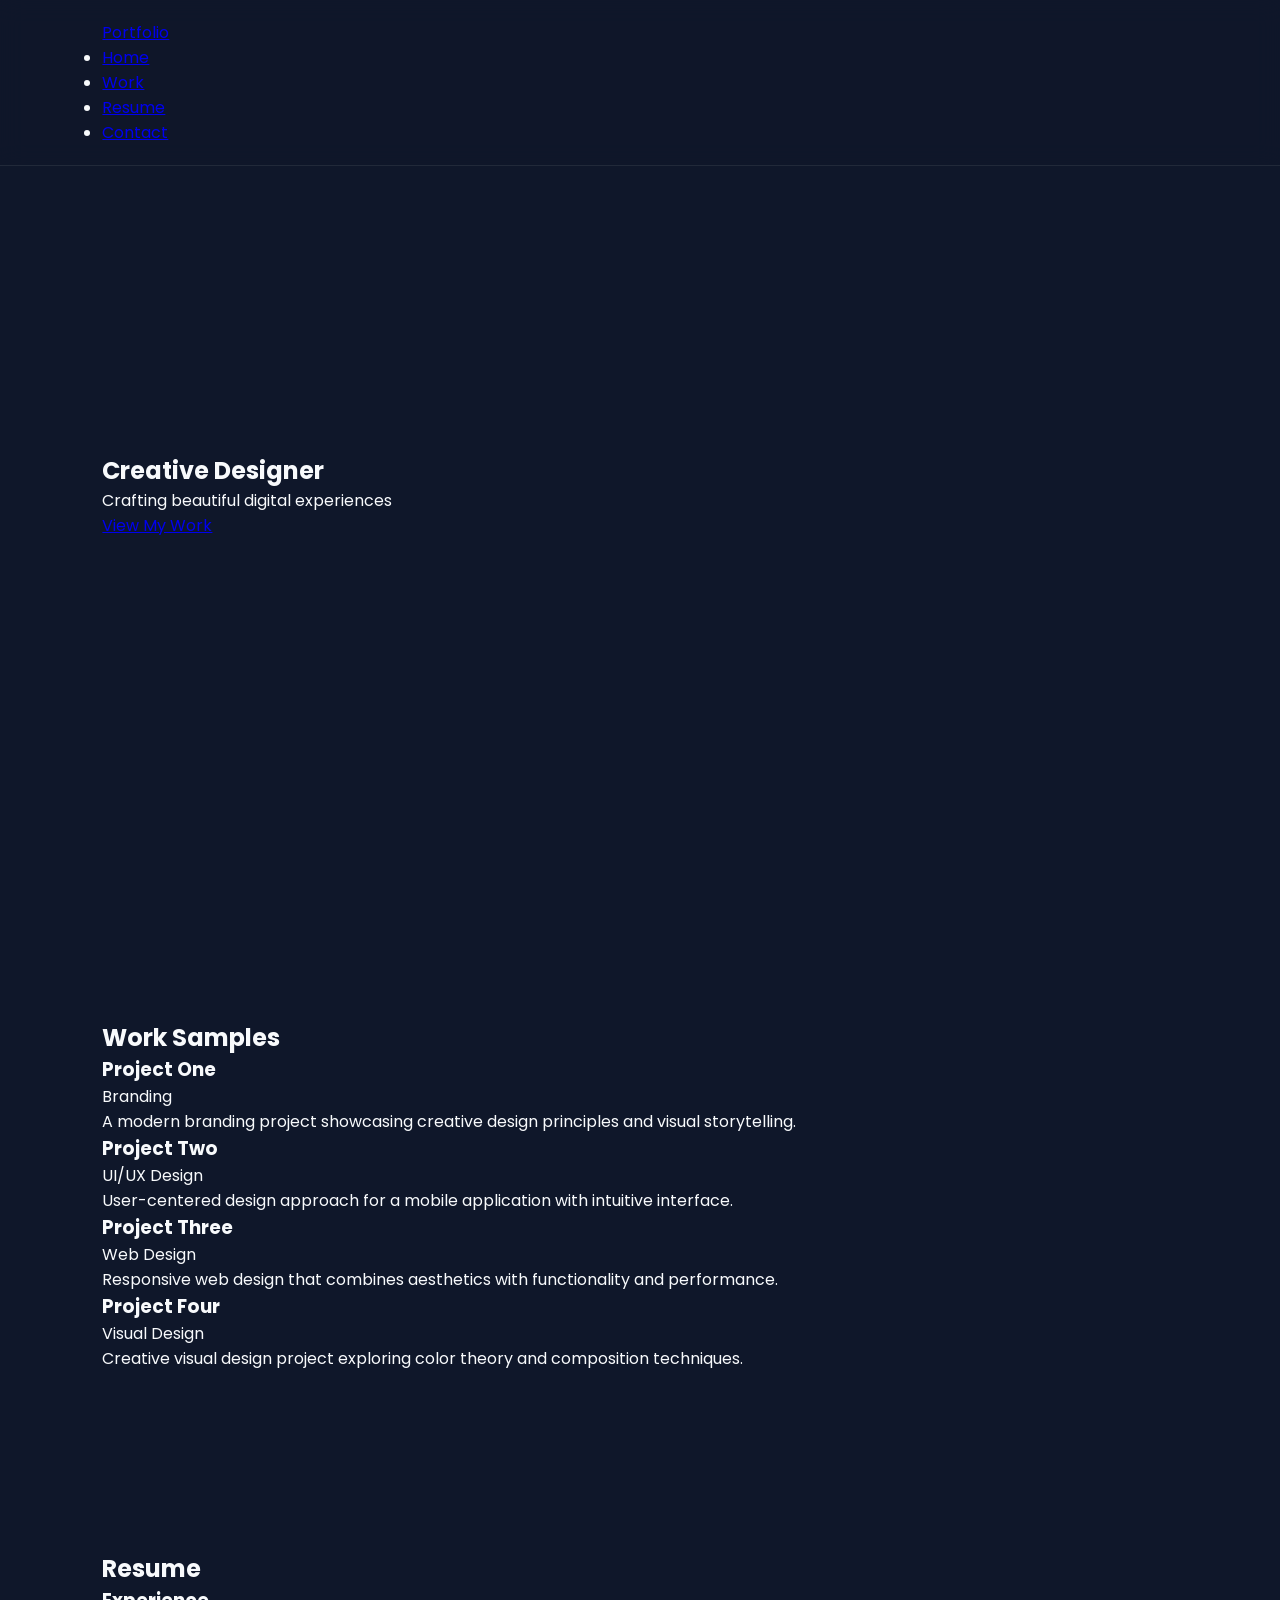
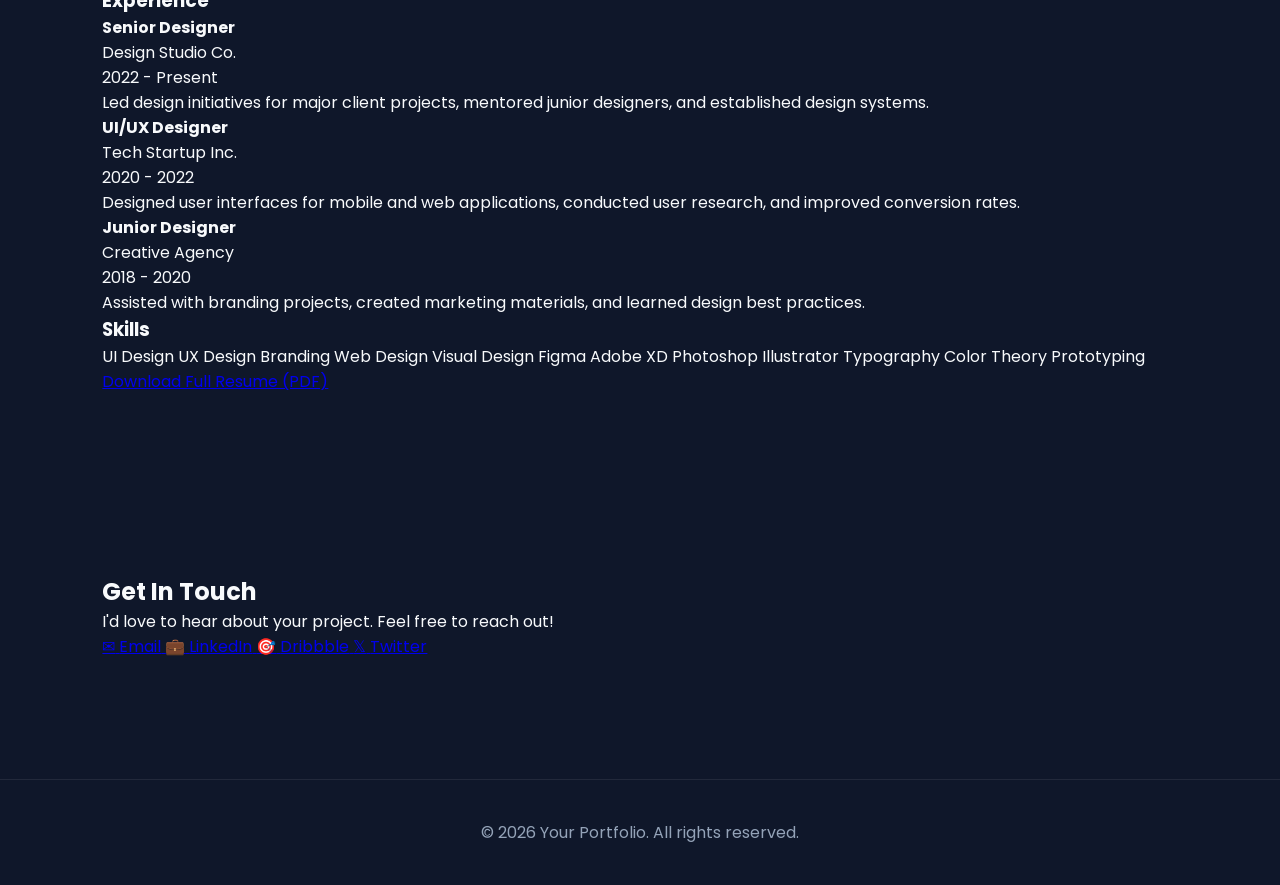
==== index.html @ 88819482 "first commit" ====
<!DOCTYPE html>
<html lang="en">
<head>
    <meta charset="UTF-8">
    <meta name="viewport" content="width=device-width, initial-scale=1.0">
    <title>Designer Portfolio</title>
    <link rel="stylesheet" href="styles.css">
</head>
<body>
    <!-- Navigation -->
    <nav class="navbar">
        <div class="nav-container">
            <a href="#home" class="logo">Portfolio</a>
            <ul class="nav-menu">
                <li><a href="#home" class="nav-link">Home</a></li>
                <li><a href="#work" class="nav-link">Work</a></li>
                <li><a href="#resume" class="nav-link">Resume</a></li>
                <li><a href="#contact" class="nav-link">Contact</a></li>
            </ul>
            <div class="hamburger">
                <span></span>
                <span></span>
                <span></span>
            </div>
        </div>
    </nav>

    <!-- Hero Section -->
    <section id="home" class="hero">
        <div class="hero-content">
            <h1 class="hero-title">Creative Designer</h1>
            <p class="hero-subtitle">Crafting beautiful digital experiences</p>
            <a href="#work" class="cta-button">View My Work</a>
        </div>
    </section>

    <!-- Work Samples Section -->
    <section id="work" class="work">
        <div class="container">
            <h2 class="section-title">Work Samples</h2>
            <div class="work-grid">
                <div class="work-item">
                    <div class="work-image-placeholder"></div>
                    <h3>Project One</h3>
                    <p class="work-category">Branding</p>
                    <p class="work-description">A modern branding project showcasing creative design principles and visual storytelling.</p>
                </div>
                <div class="work-item">
                    <div class="work-image-placeholder"></div>
                    <h3>Project Two</h3>
                    <p class="work-category">UI/UX Design</p>
                    <p class="work-description">User-centered design approach for a mobile application with intuitive interface.</p>
                </div>
                <div class="work-item">
                    <div class="work-image-placeholder"></div>
                    <h3>Project Three</h3>
                    <p class="work-category">Web Design</p>
                    <p class="work-description">Responsive web design that combines aesthetics with functionality and performance.</p>
                </div>
                <div class="work-item">
                    <div class="work-image-placeholder"></div>
                    <h3>Project Four</h3>
                    <p class="work-category">Visual Design</p>
                    <p class="work-description">Creative visual design project exploring color theory and composition techniques.</p>
                </div>
            </div>
        </div>
    </section>

    <!-- Resume Section -->
    <section id="resume" class="resume">
        <div class="container">
            <h2 class="section-title">Resume</h2>
            <div class="resume-content">
                <div class="resume-column">
                    <h3 class="resume-subtitle">Experience</h3>
                    <div class="resume-item">
                        <h4 class="position">Senior Designer</h4>
                        <p class="company">Design Studio Co.</p>
                        <p class="date">2022 - Present</p>
                        <p class="description">Led design initiatives for major client projects, mentored junior designers, and established design systems.</p>
                    </div>
                    <div class="resume-item">
                        <h4 class="position">UI/UX Designer</h4>
                        <p class="company">Tech Startup Inc.</p>
                        <p class="date">2020 - 2022</p>
                        <p class="description">Designed user interfaces for mobile and web applications, conducted user research, and improved conversion rates.</p>
                    </div>
                    <div class="resume-item">
                        <h4 class="position">Junior Designer</h4>
                        <p class="company">Creative Agency</p>
                        <p class="date">2018 - 2020</p>
                        <p class="description">Assisted with branding projects, created marketing materials, and learned design best practices.</p>
                    </div>
                </div>
                <div class="resume-column">
                    <h3 class="resume-subtitle">Skills</h3>
                    <div class="skills-list">
                        <span class="skill-tag">UI Design</span>
                        <span class="skill-tag">UX Design</span>
                        <span class="skill-tag">Branding</span>
                        <span class="skill-tag">Web Design</span>
                        <span class="skill-tag">Visual Design</span>
                        <span class="skill-tag">Figma</span>
                        <span class="skill-tag">Adobe XD</span>
                        <span class="skill-tag">Photoshop</span>
                        <span class="skill-tag">Illustrator</span>
                        <span class="skill-tag">Typography</span>
                        <span class="skill-tag">Color Theory</span>
                        <span class="skill-tag">Prototyping</span>
                    </div>
                </div>
            </div>
            <a href="#" class="download-resume">Download Full Resume (PDF)</a>
        </div>
    </section>

    <!-- Contact Section -->
    <section id="contact" class="contact">
        <div class="container">
            <h2 class="section-title">Get In Touch</h2>
            <p class="contact-intro">I'd love to hear about your project. Feel free to reach out!</p>
            <div class="contact-methods">
                <a href="mailto:your.email@example.com" class="contact-method">
                    <span class="method-icon">✉</span>
                    <span class="method-text">Email</span>
                </a>
                <a href="https://linkedin.com" target="_blank" class="contact-method">
                    <span class="method-icon">💼</span>
                    <span class="method-text">LinkedIn</span>
                </a>
                <a href="https://dribbble.com" target="_blank" class="contact-method">
                    <span class="method-icon">🎯</span>
                    <span class="method-text">Dribbble</span>
                </a>
                <a href="https://twitter.com" target="_blank" class="contact-method">
                    <span class="method-icon">𝕏</span>
                    <span class="method-text">Twitter</span>
                </a>
            </div>
        </div>
    </section>

    <!-- Footer -->
    <footer class="footer">
        <p>&copy; 2026 Your Portfolio. All rights reserved.</p>
    </footer>

    <script src="script.js"></script>
</body>
</html>
---- styles.css ----
﻿@import url('https://fonts.googleapis.com/css2?family=Poppins:wght@300;400;500;600;700&family=Syne:wght@400;700;800&display=swap');

:root {
  --bg-color: #0f172a;
  --text-main: #f8fafc;
  --text-muted: #94a3b8;
  --primary: #3b82f6;
  --primary-glow: rgba(59, 130, 246, 0.5);
  --secondary: #ec4899;
  --glass-bg: rgba(30, 41, 59, 0.6);
  --glass-border: rgba(255, 255, 255, 0.08);
  --font-heading: 'Syne', sans-serif;
  --font-body: 'Poppins', sans-serif;
}

* {
  margin: 0;
  padding: 0;
  box-sizing: border-box;
}

body {
  background-color: var(--bg-color);
  color: var(--text-main);
  font-family: var(--font-body);
  overflow-x: hidden;
  scroll-behavior: smooth;
   
}

/* Navbar */
nav {
  position: fixed;
  top: 0; width: 100%;
  padding: 20px 8%;
  display: flex;
  justify-content: space-between;
  align-items: center;
  z-index: 1000;
  background: rgba(15, 23, 42, 0.8);
  backdrop-filter: blur(12px);
  border-bottom: 1px solid var(--glass-border);
}
.nav-logo { font-family: var(--font-heading); font-size: 1.8rem; font-weight: 800; color: #fff; cursor: pointer; }
.nav-logo span { color: var(--primary); }
.nav-links { list-style: none; display: flex; gap: 35px; }
.nav-links a { color: var(--text-muted); text-decoration: none; font-weight: 500; font-size: 0.95rem; transition: color 0.3s;  }
.nav-links a:hover { color: var(--primary); }

/* Buttons */
.btn {
  padding: 12px 28px; border-radius: 30px; text-decoration: none; font-weight: 600;
  display: inline-flex; align-items: center; justify-content: center; gap: 8px;
  transition: all 0.3s ease; position: relative; overflow: hidden; font-family: var(--font-body);
  
}
.btn-primary { background: linear-gradient(135deg, var(--primary), #2563eb); color: #fff; border: none; box-shadow: 0 4px 15px var(--primary-glow); }
.btn-primary:hover { transform: translateY(-3px) scale(1.02); box-shadow: 0 8px 25px var(--primary-glow); }
.btn-outline { border: 1px solid var(--text-muted); color: var(--text-muted); background: transparent; }
.btn-outline:hover { border-color: var(--text-main); color: var(--text-main); transform: translateY(-3px); }

/* Global Section Styling */
section { padding: 120px 8% 60px; }
.section-header { text-align: center; margin-bottom: 60px; }
.section-tag { font-size: 0.85rem; text-transform: uppercase; letter-spacing: 3px; color: var(--primary); font-weight: 600; display: block; margin-bottom: 10px; }
.section-header h2 { font-family: var(--font-heading); font-size: 3rem; font-weight: 700; color: #fff; }
.highlight { color: var(--primary); }

/* Hero Section */
.hero { display: flex; align-items: center; justify-content: space-between; min-height: 100vh; position: relative; padding-top: 150px; }
.hero-bg { position: absolute; inset: 0; z-index: -1; overflow: hidden; }
.blob { position: absolute; border-radius: 50%; filter: blur(90px); animation: pulseFloat 8s infinite alternate ease-in-out; }
.blob1 { top: 10%; left: 10%; width: 400px; height: 400px; background: rgba(59, 130, 246, 0.25); }
.blob2 { bottom: 10%; right: 10%; width: 350px; height: 350px; background: rgba(236, 72, 153, 0.2); animation-delay: -4s; }

@keyframes pulseFloat {
  0% { transform: scale(1) translate(0, 0); }
  100% { transform: scale(1.1) translate(30px, -30px); }
}

.hero-content { max-width: 600px; z-index: 1; }
.hero-greeting { font-size: 1.2rem; color: var(--primary); font-weight: 600; margin-bottom: 10px; animation: slideUp 0.8s backwards; }
.hero-name { font-family: var(--font-heading); font-size: 4.5rem; font-weight: 800; line-height: 1.1; margin-bottom: 20px; animation: slideUp 0.8s 0.2s backwards; background: linear-gradient(to right, #fff, #94a3b8); -webkit-background-clip: text; -webkit-text-fill-color: transparent; }
.hero-roles { display: flex; gap: 15px; margin-bottom: 25px; animation: slideUp 0.8s 0.4s backwards; }
.role-tag { background: var(--glass-bg); border: 1px solid var(--glass-border); padding: 6px 16px; border-radius: 20px; font-size: 0.9rem; font-weight: 500; color: #fff; backdrop-filter: blur(10px); }
.hero-desc { font-size: 1.1rem; color: var(--text-muted); margin-bottom: 40px; animation: slideUp 0.8s 0.6s backwards; }
.hero-btns { display: flex; gap: 20px; margin-bottom: 50px; animation: slideUp 0.8s 0.8s backwards; }
.hero-stats { display: flex; gap: 40px; animation: slideUp 0.8s 1s backwards; align-items: center; }
.stat { display: flex; flex-direction: column; text-align: center; }
.stat-num { font-family: var(--font-heading); font-size: 2.2rem; font-weight: 700; color: #fff; }
.stat-label { font-size: 0.9rem; color: var(--text-muted); text-transform: uppercase; letter-spacing: 1px; }

.hero-image-wrap { position: relative; animation: fadeIn 1.2s 0.5s backwards; }
.hero-avatar { width: 380px; height: 380px; border-radius: 30% 70% 70% 30% / 30% 30% 70% 70%; background: linear-gradient(135deg, var(--primary), var(--secondary)); display: flex; align-items: center; justify-content: center; box-shadow: inset 0 0 50px rgba(0,0,0,0.5), 0 20px 50px rgba(59, 130, 246, 0.3); animation: morphBlob 8s infinite alternate ease-in-out; font-family: var(--font-heading); font-size: 6rem; font-weight: 800; color: rgba(255,255,255,0.8); }
.float-badge { position: absolute; background: var(--glass-bg); backdrop-filter: blur(10px); border: 1px solid var(--glass-border); padding: 12px 20px; border-radius: 12px; font-weight: 600; box-shadow: 0 10px 25px rgba(0,0,0,0.2); animation: floatSync 4s infinite alternate ease-in-out; }
.badge1 { top: 20px; left: -30px; animation-delay: 0s; }
.badge2 { top: 50%; right: -40px; animation-delay: 1s; }
.badge3 { bottom: 30px; left: 10px; animation-delay: 2s; }

@keyframes morphBlob {
  0% { border-radius: 30% 70% 70% 30% / 30% 30% 70% 70%; }
  100% { border-radius: 70% 30% 30% 70% / 70% 70% 30% 30%; }
}
@keyframes floatSync { from { transform: translateY(0); } to { transform: translateY(-15px); } }
@keyframes slideUp { from { opacity: 0; transform: translateY(40px); } to { opacity: 1; transform: translateY(0); } }
@keyframes fadeIn { from { opacity: 0; transform: scale(0.9); } to { opacity: 1; transform: scale(1); } }

/* About Section */
.about-grid { display: grid; grid-template-columns: 1fr 2fr 1fr; gap: 30px; align-items: center; }
.about-card { background: var(--glass-bg); border: 1px solid var(--glass-border); padding: 35px 25px; border-radius: 24px; text-align: center; transition: all 0.4s ease; cursor: default; }
.about-card:hover { transform: translateY(-10px); background: rgba(30, 41, 59, 0.8); border-color: rgba(255,255,255,0.15); box-shadow: 0 15px 35px rgba(0,0,0,0.2); }
.about-emoji { font-size: 3.5rem; margin-bottom: 20px; }
.about-card h3 { font-family: var(--font-heading); font-size: 1.5rem; margin-bottom: 15px; color: #fff; }
.about-card p { font-size: 0.95rem; color: var(--text-muted); }
.about-main { text-align: center; font-size: 1.15rem; color: var(--text-muted); padding: 0 20px; }
.about-main p { margin-bottom: 25px; }
.about-main strong { color: var(--text-main); font-weight: 600; }

/* Skills Section */
.skills-grid { display: grid; grid-template-columns: repeat(auto-fit, minmax(280px, 1fr)); gap: 30px; }
.skill-card { background: var(--glass-bg); border: 1px solid var(--glass-border); border-radius: 20px; padding: 30px; position: relative; overflow: hidden; transition: all 0.4s; }
.skill-card:hover { transform: translateY(-8px); border-color: currentColor; box-shadow: 0 15px 30px rgba(0, 0, 0, 0.4); }
.skill-icon { font-size: 2.8rem; margin-bottom: 20px; position: relative; z-index: 1; }
.skill-card h3 { font-family: var(--font-heading); font-size: 1.4rem; color: #fff; margin-bottom: 25px; position: relative; z-index: 1; }
.skill-bar { height: 10px; background: rgba(255,255,255,0.05); border-radius: 5px; overflow: hidden; position: relative; z-index: 1; }
.skill-fill { height: 100%; background: currentColor; width: 0; border-radius: 5px; box-shadow: 0 0 10px currentColor; position: relative; transition: width 1.5s cubic-bezier(0.2, 0.8, 0.2, 1); }
.skill-pct { position: absolute; top: 30px; right: 30px; font-weight: 700; font-size: 1.2rem; color: currentColor; z-index: 1; }

/* Projects Section */
.projects-grid { display: grid; grid-template-columns: repeat(auto-fit, minmax(320px, 1fr)); gap: 40px; }
.project-card { background: var(--glass-bg); border: 1px solid var(--glass-border); padding: 40px; border-radius: 24px; position: relative; transition: all 0.4s ease; overflow: hidden; cursor: pointer; }
.project-card:hover { transform: translateY(-10px); box-shadow: 0 20px 40px rgba(0,0,0,0.3); border-color: rgba(255,255,255,0.15); }
.project-glow { position: absolute; top: 0; left: 0; width: 100%; height: 100%; background: radial-gradient(circle at top right, currentColor 0%, transparent 60%); opacity: 0.05; pointer-events: none; transition: opacity 0.4s; }
.project-card:hover .project-glow { opacity: 0.15; }
.project-top { display: flex; justify-content: space-between; align-items: center; margin-bottom: 30px; position: relative; z-index: 1; }
.project-num { font-family: var(--font-heading); font-size: 2.5rem; font-weight: 800; color: rgba(255,255,255,0.1); }
.project-links { display: flex; gap: 15px;  }
.project-links a { color: var(--text-muted); font-size: 1.5rem; text-decoration: none; transition: all 0.3s; display: flex; align-items: center; justify-content: center; width: 40px; height: 40px; border-radius: 50%; background: rgba(0,0,0,0.2); }
.project-links a:hover { color: #fff; background: currentColor; transform: scale(1.1); box-shadow: 0 5px 15px currentColor; }
.project-card h3 { font-family: var(--font-heading); font-size: 1.8rem; color: #fff; margin-bottom: 15px; position: relative; z-index: 1; }
.project-card p { font-size: 1rem; color: var(--text-muted); margin-bottom: 30px; position: relative; z-index: 1; }
.project-tags { display: flex; flex-wrap: wrap; gap: 10px; position: relative; z-index: 1; }
.project-tags span { background: rgba(0,0,0,0.3); padding: 6px 14px; border-radius: 20px; font-size: 0.85rem; font-weight: 500; color: currentColor; border: 1px solid rgba(255,255,255,0.05); }

/* Contact Section */
.contact-wrap { display: grid; grid-template-columns: 1fr 1fr; gap: 50px; background: var(--glass-bg); border: 1px solid var(--glass-border); padding: 50px; border-radius: 30px; }
.contact-info h3 { font-family: var(--font-heading); font-size: 2rem; color: #fff; margin-bottom: 20px; }
.contact-info p { color: var(--text-muted); margin-bottom: 40px; font-size: 1.1rem; }
.contact-items { display: flex; flex-direction: column; gap: 25px; margin-bottom: 40px; }
.contact-item { display: flex; align-items: flex-start; gap: 20px; }
.c-icon { font-size: 1.8rem; background: rgba(255,255,255,0.05); width: 60px; height: 60px; display: flex; align-items: center; justify-content: center; border-radius: 15px; }
.contact-item div strong { display: block; color: #fff; font-size: 1.1rem; margin-bottom: 5px; }
.contact-item div p { margin: 0; font-size: 1rem; }
.social-links { display: flex; gap: 15px; }
.social-btn { padding: 10px 20px; background: rgba(0,0,0,0.2); border-radius: 20px; text-decoration: none; color: #fff; font-weight: 500; font-size: 0.9rem; transition: 0.3s; border: 1px solid rgba(255,255,255,0.05); }
.social-btn:hover { background: var(--primary); transform: translateY(-3px); box-shadow: 0 5px 15px rgba(59, 130, 246, 0.4); }

.contact-form { display: flex; flex-direction: column; gap: 20px; }
.form-group label { display: block; margin-bottom: 8px; font-weight: 500; color: var(--text-muted); }
.form-group input, .form-group textarea { width: 100%; padding: 16px; border-radius: 12px; border: 1px solid rgba(255,255,255,0.1); background: rgba(0,0,0,0.2); color: #fff; font-family: var(--font-body); font-size: 1rem; transition: 0.3s; }
.form-group input:focus, .form-group textarea:focus { outline: none; border-color: var(--primary); box-shadow: 0 0 0 4px rgba(59, 130, 246, 0.1); background: rgba(0,0,0,0.4); }

footer { text-align: center; padding: 40px; border-top: 1px solid var(--glass-border); margin-top: 60px; color: var(--text-muted); }
footer span { color: var(--primary); font-weight: 600; }

/* Responsive adjustments */
@media (max-width: 992px) {
  .hero { flex-direction: column; text-align: center; justify-content: center; gap: 60px; }
  .hero-content { margin-top: 50px; }
  .hero-stats { justify-content: center; }
  .hero-btns { justify-content: center; }
  .about-grid { grid-template-columns: 1fr; }
  .about-main { order: -1; }
  .contact-wrap { grid-template-columns: 1fr; }
  .nav-links { display: none; }
  .hamburger { display: flex; }
}

.reveal { opacity: 0; transform: translateY(50px); transition: all 0.8s cubic-bezier(0.5, 0, 0, 1); }
.reveal.active { opacity: 1; transform: translateY(0); }
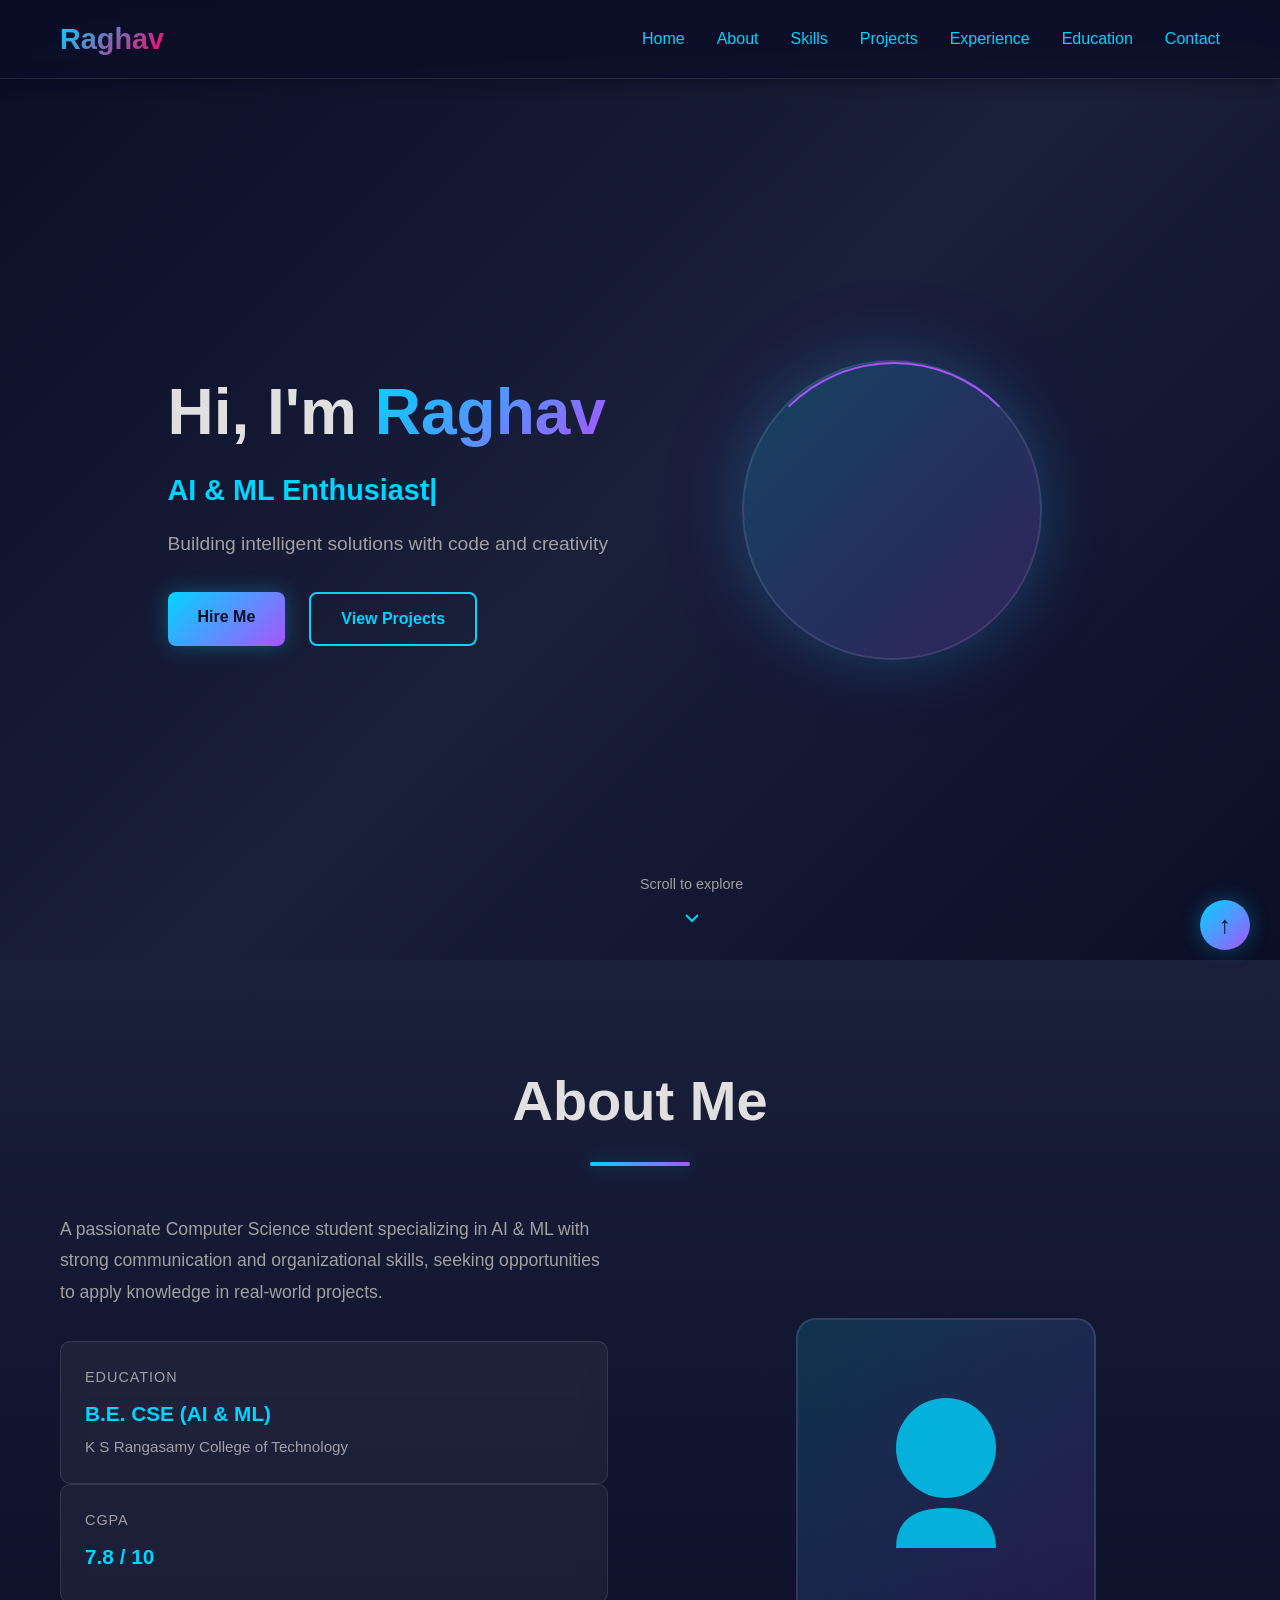
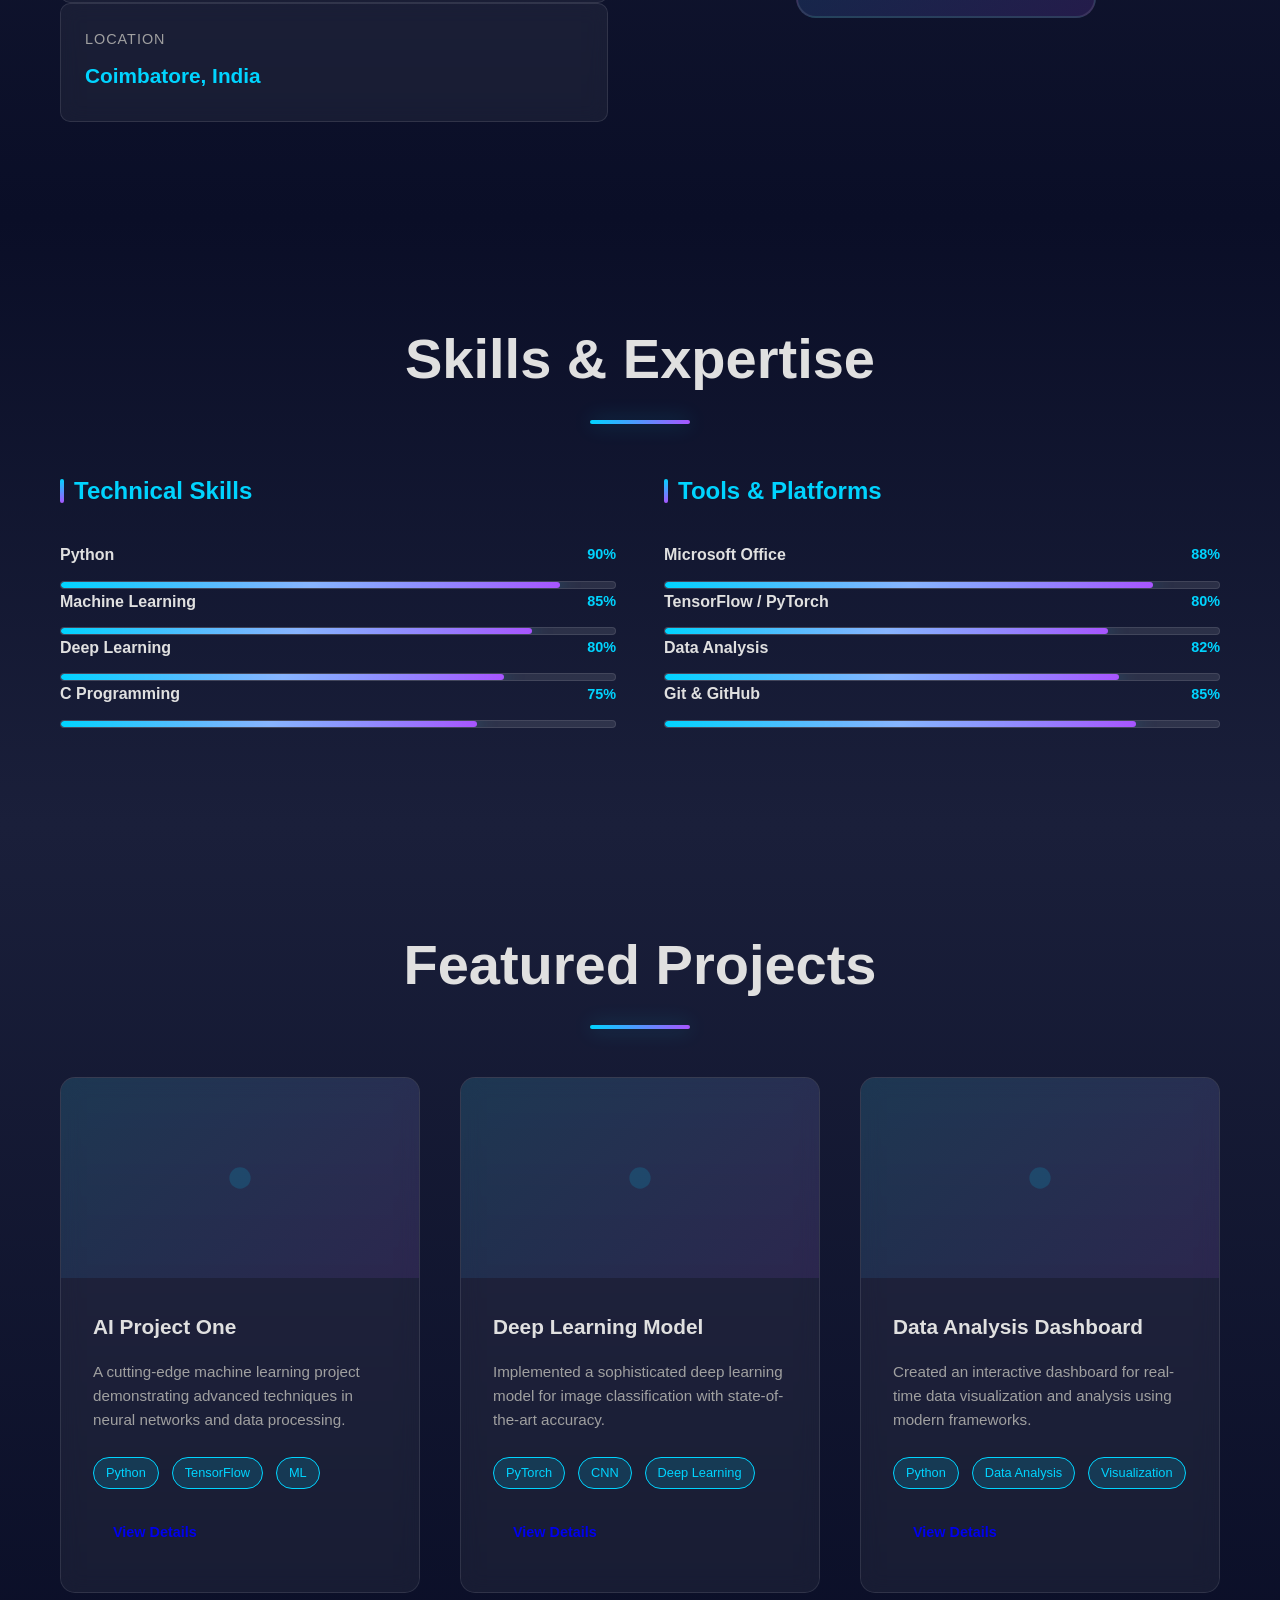
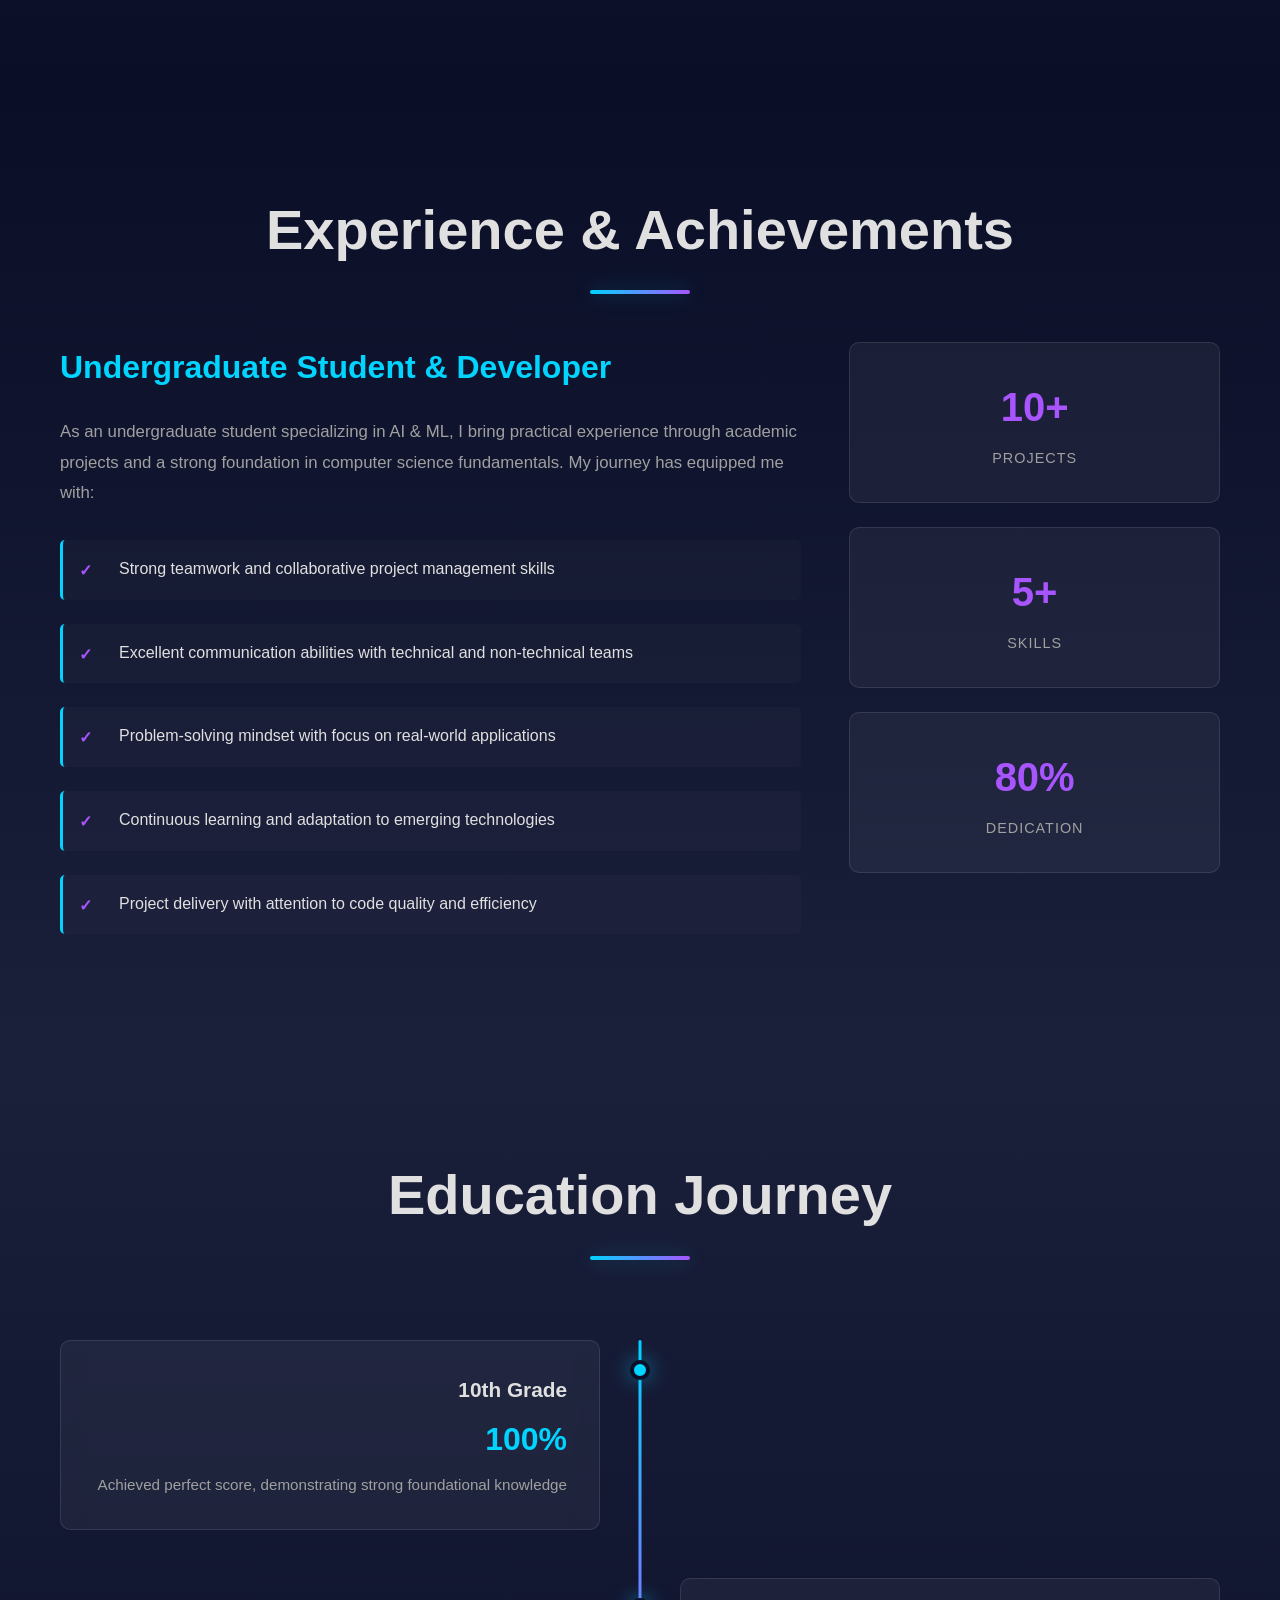
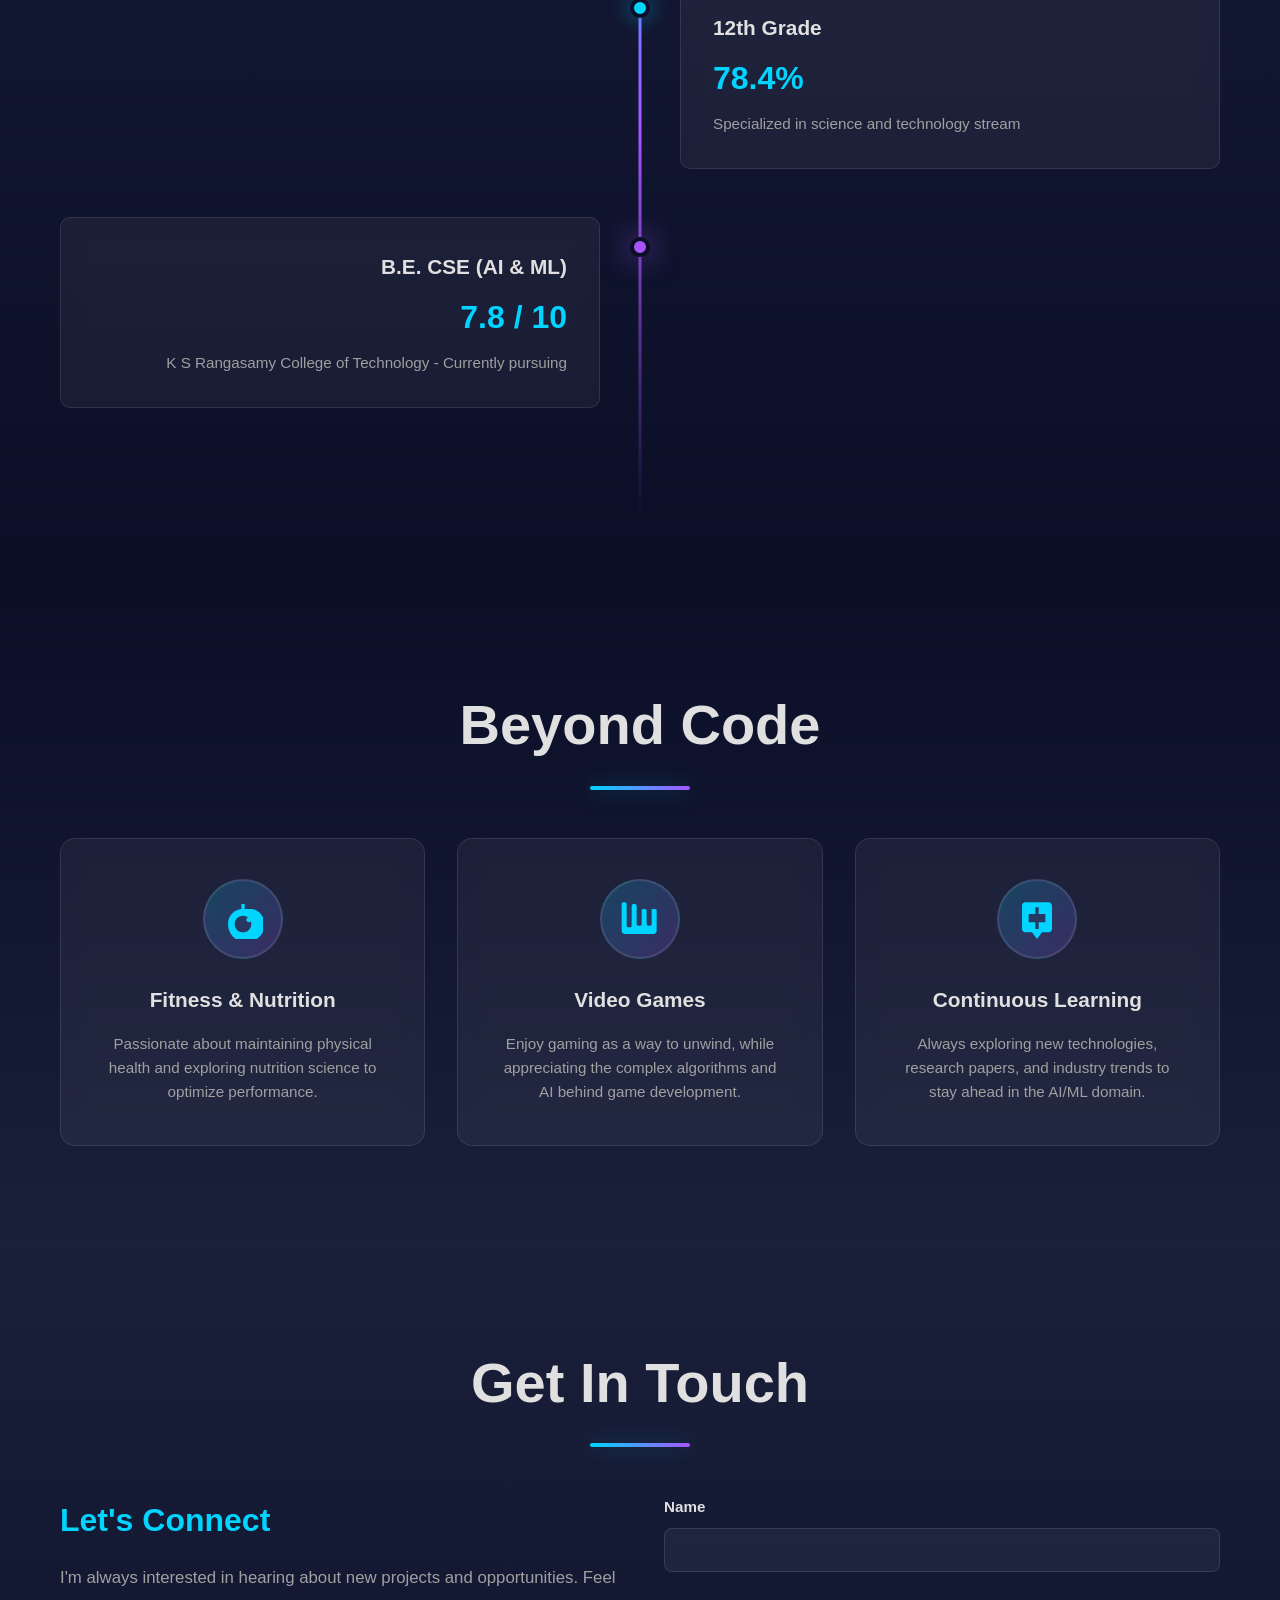
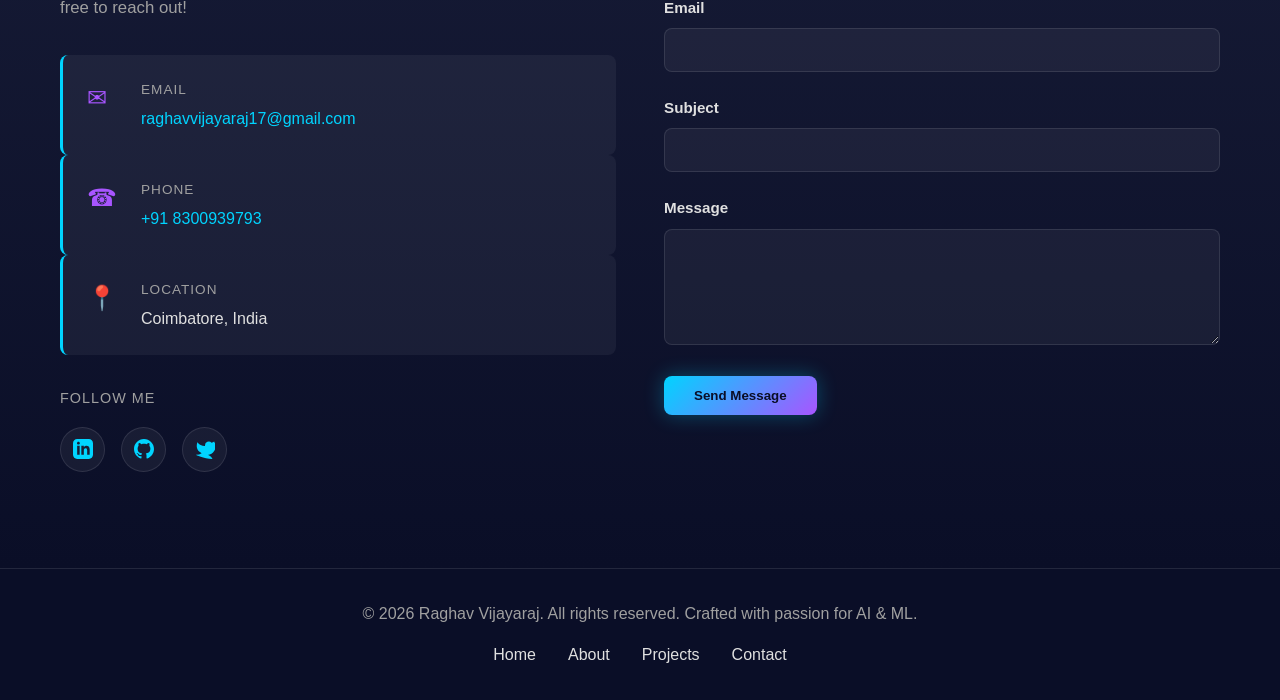
==== commit feac32d5: "Create modern AI/ML portfolio website with stunning design and animations - Design: Modern dark them" ====
--- a/index.html
+++ b/index.html
@@ -3,18 +3,26 @@
 <head>
     <meta charset="UTF-8">
     <meta name="viewport" content="width=device-width, initial-scale=1.0">
-    <title>Designer Portfolio</title>
+    <meta name="description" content="Raghav - AI & ML Enthusiast. Computer Science student specializing in Artificial Intelligence and Machine Learning.">
+    <meta name="keywords" content="AI, Machine Learning, Portfolio, Computer Science, Python, Deep Learning">
+    <meta name="author" content="Raghav Vijayaraj">
+    <title>Raghav Vijayaraj - AI & ML Portfolio</title>
     <link rel="stylesheet" href="styles.css">
 </head>
 <body>
-    <!-- Navigation -->
+    <!-- Navigation Bar -->
     <nav class="navbar">
-        <div class="nav-container">
-            <a href="#home" class="logo">Portfolio</a>
+        <div class="container navbar-container">
+            <div class="logo">
+                <span class="logo-text">Raghav</span>
+            </div>
             <ul class="nav-menu">
                 <li><a href="#home" class="nav-link">Home</a></li>
-                <li><a href="#work" class="nav-link">Work</a></li>
-                <li><a href="#resume" class="nav-link">Resume</a></li>
+                <li><a href="#about" class="nav-link">About</a></li>
+                <li><a href="#skills" class="nav-link">Skills</a></li>
+                <li><a href="#projects" class="nav-link">Projects</a></li>
+                <li><a href="#experience" class="nav-link">Experience</a></li>
+                <li><a href="#timeline" class="nav-link">Education</a></li>
                 <li><a href="#contact" class="nav-link">Contact</a></li>
             </ul>
             <div class="hamburger">
@@ -27,91 +35,364 @@
 
     <!-- Hero Section -->
     <section id="home" class="hero">
-        <div class="hero-content">
-            <h1 class="hero-title">Creative Designer</h1>
-            <p class="hero-subtitle">Crafting beautiful digital experiences</p>
-            <a href="#work" class="cta-button">View My Work</a>
-        </div>
-    </section>
-
-    <!-- Work Samples Section -->
-    <section id="work" class="work">
-        <div class="container">
-            <h2 class="section-title">Work Samples</h2>
-            <div class="work-grid">
-                <div class="work-item">
-                    <div class="work-image-placeholder"></div>
-                    <h3>Project One</h3>
-                    <p class="work-category">Branding</p>
-                    <p class="work-description">A modern branding project showcasing creative design principles and visual storytelling.</p>
-                </div>
-                <div class="work-item">
-                    <div class="work-image-placeholder"></div>
-                    <h3>Project Two</h3>
-                    <p class="work-category">UI/UX Design</p>
-                    <p class="work-description">User-centered design approach for a mobile application with intuitive interface.</p>
-                </div>
-                <div class="work-item">
-                    <div class="work-image-placeholder"></div>
-                    <h3>Project Three</h3>
-                    <p class="work-category">Web Design</p>
-                    <p class="work-description">Responsive web design that combines aesthetics with functionality and performance.</p>
-                </div>
-                <div class="work-item">
-                    <div class="work-image-placeholder"></div>
-                    <h3>Project Four</h3>
-                    <p class="work-category">Visual Design</p>
-                    <p class="work-description">Creative visual design project exploring color theory and composition techniques.</p>
-                </div>
-            </div>
-        </div>
-    </section>
-
-    <!-- Resume Section -->
-    <section id="resume" class="resume">
-        <div class="container">
-            <h2 class="section-title">Resume</h2>
-            <div class="resume-content">
-                <div class="resume-column">
-                    <h3 class="resume-subtitle">Experience</h3>
-                    <div class="resume-item">
-                        <h4 class="position">Senior Designer</h4>
-                        <p class="company">Design Studio Co.</p>
-                        <p class="date">2022 - Present</p>
-                        <p class="description">Led design initiatives for major client projects, mentored junior designers, and established design systems.</p>
-                    </div>
-                    <div class="resume-item">
-                        <h4 class="position">UI/UX Designer</h4>
-                        <p class="company">Tech Startup Inc.</p>
-                        <p class="date">2020 - 2022</p>
-                        <p class="description">Designed user interfaces for mobile and web applications, conducted user research, and improved conversion rates.</p>
-                    </div>
-                    <div class="resume-item">
-                        <h4 class="position">Junior Designer</h4>
-                        <p class="company">Creative Agency</p>
-                        <p class="date">2018 - 2020</p>
-                        <p class="description">Assisted with branding projects, created marketing materials, and learned design best practices.</p>
-                    </div>
-                </div>
-                <div class="resume-column">
-                    <h3 class="resume-subtitle">Skills</h3>
-                    <div class="skills-list">
-                        <span class="skill-tag">UI Design</span>
-                        <span class="skill-tag">UX Design</span>
-                        <span class="skill-tag">Branding</span>
-                        <span class="skill-tag">Web Design</span>
-                        <span class="skill-tag">Visual Design</span>
-                        <span class="skill-tag">Figma</span>
-                        <span class="skill-tag">Adobe XD</span>
-                        <span class="skill-tag">Photoshop</span>
-                        <span class="skill-tag">Illustrator</span>
-                        <span class="skill-tag">Typography</span>
-                        <span class="skill-tag">Color Theory</span>
-                        <span class="skill-tag">Prototyping</span>
-                    </div>
-                </div>
-            </div>
-            <a href="#" class="download-resume">Download Full Resume (PDF)</a>
+        <div class="stars"></div>
+        <div class="container hero-content">
+            <div class="hero-text">
+                <h1 class="hero-title">
+                    Hi, I'm <span class="gradient-text">Raghav</span>
+                </h1>
+                <h2 class="hero-subtitle typing-animation">AI & ML Enthusiast</h2>
+                <p class="hero-description">Building intelligent solutions with code and creativity</p>
+                <div class="hero-buttons">
+                    <a href="#contact" class="btn btn-primary">Hire Me</a>
+                    <a href="#projects" class="btn btn-secondary">View Projects</a>
+                </div>
+            </div>
+            <div class="hero-visual">
+                <div class="animated-circle"></div>
+            </div>
+        </div>
+        <div class="scroll-indicator">
+            <span>Scroll to explore</span>
+            <svg class="arrow" viewBox="0 0 24 24" fill="none" stroke="currentColor" stroke-width="2">
+                <polyline points="6 9 12 15 18 9"></polyline>
+            </svg>
+        </div>
+    </section>
+
+    <!-- About Section -->
+    <section id="about" class="about">
+        <div class="container">
+            <h2 class="section-title">About Me</h2>
+            <div class="about-grid">
+                <div class="about-content">
+                    <p class="about-text">
+                        A passionate Computer Science student specializing in AI & ML with strong communication and organizational skills,
+                        seeking opportunities to apply knowledge in real-world projects.
+                    </p>
+                    <div class="about-details">
+                        <div class="detail-item">
+                            <span class="detail-label">Education</span>
+                            <span class="detail-value">B.E. CSE (AI & ML)</span>
+                            <span class="detail-sub">K S Rangasamy College of Technology</span>
+                        </div>
+                        <div class="detail-item">
+                            <span class="detail-label">CGPA</span>
+                            <span class="detail-value">7.8 / 10</span>
+                        </div>
+                        <div class="detail-item">
+                            <span class="detail-label">Location</span>
+                            <span class="detail-value">Coimbatore, India</span>
+                        </div>
+                    </div>
+                </div>
+                <div class="about-image">
+                    <div class="profile-placeholder">
+                        <svg viewBox="0 0 200 200" class="profile-svg">
+                            <circle cx="100" cy="80" r="50" class="profile-circle"/>
+                            <path d="M 50 180 Q 50 140 100 140 Q 150 140 150 180" class="profile-circle"/>
+                        </svg>
+                    </div>
+                </div>
+            </div>
+        </div>
+    </section>
+
+    <!-- Skills Section -->
+    <section id="skills" class="skills">
+        <div class="container">
+            <h2 class="section-title">Skills & Expertise</h2>
+            <div class="skills-grid">
+                <!-- Technical Skills -->
+                <div class="skill-category">
+                    <h3 class="category-title">Technical Skills</h3>
+                    <div class="skill-items">
+                        <div class="skill-item">
+                            <div class="skill-header">
+                                <span class="skill-name">Python</span>
+                                <span class="skill-percentage">90%</span>
+                            </div>
+                            <div class="skill-bar">
+                                <div class="skill-progress" style="width: 90%"></div>
+                            </div>
+                        </div>
+                        <div class="skill-item">
+                            <div class="skill-header">
+                                <span class="skill-name">Machine Learning</span>
+                                <span class="skill-percentage">85%</span>
+                            </div>
+                            <div class="skill-bar">
+                                <div class="skill-progress" style="width: 85%"></div>
+                            </div>
+                        </div>
+                        <div class="skill-item">
+                            <div class="skill-header">
+                                <span class="skill-name">Deep Learning</span>
+                                <span class="skill-percentage">80%</span>
+                            </div>
+                            <div class="skill-bar">
+                                <div class="skill-progress" style="width: 80%"></div>
+                            </div>
+                        </div>
+                        <div class="skill-item">
+                            <div class="skill-header">
+                                <span class="skill-name">C Programming</span>
+                                <span class="skill-percentage">75%</span>
+                            </div>
+                            <div class="skill-bar">
+                                <div class="skill-progress" style="width: 75%"></div>
+                            </div>
+                        </div>
+                    </div>
+                </div>
+
+                <!-- Tools & Platforms -->
+                <div class="skill-category">
+                    <h3 class="category-title">Tools & Platforms</h3>
+                    <div class="skill-items">
+                        <div class="skill-item">
+                            <div class="skill-header">
+                                <span class="skill-name">Microsoft Office</span>
+                                <span class="skill-percentage">88%</span>
+                            </div>
+                            <div class="skill-bar">
+                                <div class="skill-progress" style="width: 88%"></div>
+                            </div>
+                        </div>
+                        <div class="skill-item">
+                            <div class="skill-header">
+                                <span class="skill-name">TensorFlow / PyTorch</span>
+                                <span class="skill-percentage">80%</span>
+                            </div>
+                            <div class="skill-bar">
+                                <div class="skill-progress" style="width: 80%"></div>
+                            </div>
+                        </div>
+                        <div class="skill-item">
+                            <div class="skill-header">
+                                <span class="skill-name">Data Analysis</span>
+                                <span class="skill-percentage">82%</span>
+                            </div>
+                            <div class="skill-bar">
+                                <div class="skill-progress" style="width: 82%"></div>
+                            </div>
+                        </div>
+                        <div class="skill-item">
+                            <div class="skill-header">
+                                <span class="skill-name">Git & GitHub</span>
+                                <span class="skill-percentage">85%</span>
+                            </div>
+                            <div class="skill-bar">
+                                <div class="skill-progress" style="width: 85%"></div>
+                            </div>
+                        </div>
+                    </div>
+                </div>
+            </div>
+        </div>
+    </section>
+
+    <!-- Projects Section -->
+    <section id="projects" class="projects">
+        <div class="container">
+            <h2 class="section-title">Featured Projects</h2>
+            <div class="projects-grid">
+                <div class="project-card">
+                    <div class="project-image">
+                        <div class="project-placeholder">
+                            <svg viewBox="0 0 300 200">
+                                <rect width="300" height="200" class="placeholder-bg"/>
+                                <circle cx="150" cy="100" r="40" class="placeholder-icon"/>
+                            </svg>
+                        </div>
+                    </div>
+                    <div class="project-content">
+                        <h3 class="project-title">AI Project One</h3>
+                        <p class="project-description">
+                            A cutting-edge machine learning project demonstrating advanced techniques in neural networks and data processing.
+                        </p>
+                        <div class="project-tags">
+                            <span class="tag">Python</span>
+                            <span class="tag">TensorFlow</span>
+                            <span class="tag">ML</span>
+                        </div>
+                        <a href="#" class="btn btn-small">View Details</a>
+                    </div>
+                </div>
+
+                <div class="project-card">
+                    <div class="project-image">
+                        <div class="project-placeholder">
+                            <svg viewBox="0 0 300 200">
+                                <rect width="300" height="200" class="placeholder-bg"/>
+                                <circle cx="150" cy="100" r="40" class="placeholder-icon"/>
+                            </svg>
+                        </div>
+                    </div>
+                    <div class="project-content">
+                        <h3 class="project-title">Deep Learning Model</h3>
+                        <p class="project-description">
+                            Implemented a sophisticated deep learning model for image classification with state-of-the-art accuracy.
+                        </p>
+                        <div class="project-tags">
+                            <span class="tag">PyTorch</span>
+                            <span class="tag">CNN</span>
+                            <span class="tag">Deep Learning</span>
+                        </div>
+                        <a href="#" class="btn btn-small">View Details</a>
+                    </div>
+                </div>
+
+                <div class="project-card">
+                    <div class="project-image">
+                        <div class="project-placeholder">
+                            <svg viewBox="0 0 300 200">
+                                <rect width="300" height="200" class="placeholder-bg"/>
+                                <circle cx="150" cy="100" r="40" class="placeholder-icon"/>
+                            </svg>
+                        </div>
+                    </div>
+                    <div class="project-content">
+                        <h3 class="project-title">Data Analysis Dashboard</h3>
+                        <p class="project-description">
+                            Created an interactive dashboard for real-time data visualization and analysis using modern frameworks.
+                        </p>
+                        <div class="project-tags">
+                            <span class="tag">Python</span>
+                            <span class="tag">Data Analysis</span>
+                            <span class="tag">Visualization</span>
+                        </div>
+                        <a href="#" class="btn btn-small">View Details</a>
+                    </div>
+                </div>
+            </div>
+        </div>
+    </section>
+
+    <!-- Experience Section -->
+    <section id="experience" class="experience">
+        <div class="container">
+            <h2 class="section-title">Experience & Achievements</h2>
+            <div class="experience-content">
+                <div class="experience-text">
+                    <h3 class="experience-title">Undergraduate Student & Developer</h3>
+                    <p class="experience-description">
+                        As an undergraduate student specializing in AI & ML, I bring practical experience through academic projects
+                        and a strong foundation in computer science fundamentals. My journey has equipped me with:
+                    </p>
+                    <ul class="experience-list">
+                        <li>
+                            <span class="list-icon">✓</span>
+                            <span>Strong teamwork and collaborative project management skills</span>
+                        </li>
+                        <li>
+                            <span class="list-icon">✓</span>
+                            <span>Excellent communication abilities with technical and non-technical teams</span>
+                        </li>
+                        <li>
+                            <span class="list-icon">✓</span>
+                            <span>Problem-solving mindset with focus on real-world applications</span>
+                        </li>
+                        <li>
+                            <span class="list-icon">✓</span>
+                            <span>Continuous learning and adaptation to emerging technologies</span>
+                        </li>
+                        <li>
+                            <span class="list-icon">✓</span>
+                            <span>Project delivery with attention to code quality and efficiency</span>
+                        </li>
+                    </ul>
+                </div>
+                <div class="experience-stats">
+                    <div class="stat-box">
+                        <div class="stat-number">10+</div>
+                        <div class="stat-label">Projects</div>
+                    </div>
+                    <div class="stat-box">
+                        <div class="stat-number">5+</div>
+                        <div class="stat-label">Skills</div>
+                    </div>
+                    <div class="stat-box">
+                        <div class="stat-number">100%</div>
+                        <div class="stat-label">Dedication</div>
+                    </div>
+                </div>
+            </div>
+        </div>
+    </section>
+
+    <!-- Education Timeline -->
+    <section id="timeline" class="timeline">
+        <div class="container">
+            <h2 class="section-title">Education Journey</h2>
+            <div class="timeline-container">
+                <div class="timeline-item">
+                    <div class="timeline-marker"></div>
+                    <div class="timeline-content">
+                        <h3 class="timeline-title">10th Grade</h3>
+                        <p class="timeline-score">100%</p>
+                        <p class="timeline-description">Achieved perfect score, demonstrating strong foundational knowledge</p>
+                    </div>
+                </div>
+                <div class="timeline-item">
+                    <div class="timeline-marker"></div>
+                    <div class="timeline-content">
+                        <h3 class="timeline-title">12th Grade</h3>
+                        <p class="timeline-score">78.4%</p>
+                        <p class="timeline-description">Specialized in science and technology stream</p>
+                    </div>
+                </div>
+                <div class="timeline-item active">
+                    <div class="timeline-marker"></div>
+                    <div class="timeline-content">
+                        <h3 class="timeline-title">B.E. CSE (AI & ML)</h3>
+                        <p class="timeline-score">7.8 / 10</p>
+                        <p class="timeline-description">K S Rangasamy College of Technology - Currently pursuing</p>
+                    </div>
+                </div>
+            </div>
+        </div>
+    </section>
+
+    <!-- Hobbies Section -->
+    <section id="hobbies" class="hobbies">
+        <div class="container">
+            <h2 class="section-title">Beyond Code</h2>
+            <div class="hobbies-grid">
+                <div class="hobby-card">
+                    <div class="hobby-icon">
+                        <svg viewBox="0 0 24 24" fill="currentColor">
+                            <path d="M13 6.06V3h-2v3.06C6.767 6.41 3 10.209 3 15c0 6.075 4.925 11 11 11s11-4.925 11-11c0-4.791-3.767-8.59-8-8.94zM12 20c-2.761 0-5-2.239-5-5s2.239-5 5-5 5 2.239 5 5-2.239 5-5 5zm3.5-9c-.828 0-1.5.672-1.5 1.5S14.672 14 15.5 14s1.5-.672 1.5-1.5S16.328 11 15.5 11z"/>
+                        </svg>
+                    </div>
+                    <h3 class="hobby-title">Fitness & Nutrition</h3>
+                    <p class="hobby-description">
+                        Passionate about maintaining physical health and exploring nutrition science to optimize performance.
+                    </p>
+                </div>
+                <div class="hobby-card">
+                    <div class="hobby-icon">
+                        <svg viewBox="0 0 24 24" fill="currentColor">
+                            <path d="M21 6h-2v9c0 .55-.45 1-1 1h-1c-.55 0-1-.45-1-1V7c0-.55-.45-1-1-1h-1c-.55 0-1 .45-1 1v8c0 .55-.45 1-1 1h-1c-.55 0-1-.45-1-1V4c0-.55-.45-1-1-1H8c-.55 0-1 .45-1 1v12c0 .55-.45 1-1 1H5c-.55 0-1-.45-1-1V3c0-.55-.45-1-1-1H2c-.55 0-1 .45-1 1v16c0 1.1.9 2 2 2h17c1.1 0 2-.9 2-2V7c0-.55-.45-1-1-1z"/>
+                        </svg>
+                    </div>
+                    <h3 class="hobby-title">Video Games</h3>
+                    <p class="hobby-description">
+                        Enjoy gaming as a way to unwind, while appreciating the complex algorithms and AI behind game development.
+                    </p>
+                </div>
+                <div class="hobby-card">
+                    <div class="hobby-icon">
+                        <svg viewBox="0 0 24 24" fill="currentColor">
+                            <path d="M19 2H5c-1.1 0-2 .9-2 2v14c0 1.1.9 2 2 2h4l3 4 3-4h4c1.1 0 2-.9 2-2V4c0-1.1-.9-2-2-2zm-2 12h-4v4h-2v-4H7V9h4V5h2v4h4v5z"/>
+                        </svg>
+                    </div>
+                    <h3 class="hobby-title">Continuous Learning</h3>
+                    <p class="hobby-description">
+                        Always exploring new technologies, research papers, and industry trends to stay ahead in the AI/ML domain.
+                    </p>
+                </div>
+            </div>
         </div>
     </section>
 
@@ -119,33 +400,92 @@
     <section id="contact" class="contact">
         <div class="container">
             <h2 class="section-title">Get In Touch</h2>
-            <p class="contact-intro">I'd love to hear about your project. Feel free to reach out!</p>
-            <div class="contact-methods">
-                <a href="mailto:your.email@example.com" class="contact-method">
-                    <span class="method-icon">✉</span>
-                    <span class="method-text">Email</span>
-                </a>
-                <a href="https://linkedin.com" target="_blank" class="contact-method">
-                    <span class="method-icon">💼</span>
-                    <span class="method-text">LinkedIn</span>
-                </a>
-                <a href="https://dribbble.com" target="_blank" class="contact-method">
-                    <span class="method-icon">🎯</span>
-                    <span class="method-text">Dribbble</span>
-                </a>
-                <a href="https://twitter.com" target="_blank" class="contact-method">
-                    <span class="method-icon">𝕏</span>
-                    <span class="method-text">Twitter</span>
-                </a>
+            <div class="contact-grid">
+                <div class="contact-info">
+                    <h3>Let's Connect</h3>
+                    <p class="contact-intro">
+                        I'm always interested in hearing about new projects and opportunities. Feel free to reach out!
+                    </p>
+                    <div class="contact-items">
+                        <div class="contact-item">
+                            <span class="contact-icon">✉</span>
+                            <div>
+                                <p class="contact-label">Email</p>
+                                <a href="mailto:raghavvijayaraj17@gmail.com">raghavvijayaraj17@gmail.com</a>
+                            </div>
+                        </div>
+                        <div class="contact-item">
+                            <span class="contact-icon">☎</span>
+                            <div>
+                                <p class="contact-label">Phone</p>
+                                <a href="tel:+918300939793">+91 8300939793</a>
+                            </div>
+                        </div>
+                        <div class="contact-item">
+                            <span class="contact-icon">📍</span>
+                            <div>
+                                <p class="contact-label">Location</p>
+                                <p>Coimbatore, India</p>
+                            </div>
+                        </div>
+                    </div>
+                    <div class="social-links">
+                        <p class="social-label">Follow Me</p>
+                        <div class="social-icons">
+                            <a href="#" class="social-icon" title="LinkedIn">
+                                <svg viewBox="0 0 24 24" fill="currentColor">
+                                    <path d="M19 0h-14c-2.761 0-5 2.239-5 5v14c0 2.761 2.239 5 5 5h14c2.762 0 5-2.239 5-5v-14c0-2.761-2.238-5-5-5zm-11 19h-3v-11h3v11zm-1.5-12.268c-.966 0-1.75-.79-1.75-1.764s.784-1.764 1.75-1.764 1.75.79 1.75 1.764-.783 1.764-1.75 1.764zm13.5 12.268h-3v-5.604c0-3.368-4-3.113-4 0v5.604h-3v-11h3v1.765c1.396-2.586 7-2.777 7 2.476v6.759z"/>
+                                </svg>
+                            </a>
+                            <a href="#" class="social-icon" title="GitHub">
+                                <svg viewBox="0 0 24 24" fill="currentColor">
+                                    <path d="M12 0c-6.626 0-12 5.373-12 12 0 5.302 3.438 9.8 8.207 11.387.599.111.793-.261.793-.577v-2.234c-3.338.726-4.033-1.416-4.033-1.416-.546-1.387-1.333-1.756-1.333-1.756-1.089-.745.083-.729.083-.729 1.205.084 1.839 1.237 1.839 1.237 1.07 1.834 2.807 1.304 3.492.997.107-.775.418-1.305.762-1.604-2.665-.305-5.467-1.334-5.467-5.931 0-1.311.469-2.381 1.236-3.221-.124-.303-.535-1.524.117-3.176 0 0 1.008-.322 3.301 1.23.957-.266 1.983-.399 3.003-.404 1.02.005 2.047.138 3.006.404 2.291-1.552 3.297-1.23 3.297-1.23.653 1.653.242 2.874.118 3.176.77.84 1.235 1.911 1.235 3.221 0 4.609-2.807 5.624-5.479 5.921.43.372.823 1.102.823 2.222v3.293c0 .319.192.694.801.576 4.765-1.589 8.199-6.086 8.199-11.386 0-6.627-5.373-12-12-12z"/>
+                                </svg>
+                            </a>
+                            <a href="#" class="social-icon" title="Twitter">
+                                <svg viewBox="0 0 24 24" fill="currentColor">
+                                    <path d="M23 3a10.9 10.9 0 01-3.14 1.53 4.48 4.48 0 00-7.86 3v1A10.66 10.66 0 013 4s-4 9 5 13a11.64 11.64 0 01-7 2s9 5 20 5a9.5 9.5 0 00-9-5.5c4.75 2.25 9-1 11-4 2-3 2-7 2-7a4.5 4.5 0 00-1.4-3.14z"/>
+                                </svg>
+                            </a>
+                        </div>
+                    </div>
+                </div>
+                <form class="contact-form" id="contactForm">
+                    <div class="form-group">
+                        <label for="name">Name</label>
+                        <input type="text" id="name" name="name" required>
+                    </div>
+                    <div class="form-group">
+                        <label for="email">Email</label>
+                        <input type="email" id="email" name="email" required>
+                    </div>
+                    <div class="form-group">
+                        <label for="subject">Subject</label>
+                        <input type="text" id="subject" name="subject" required>
+                    </div>
+                    <div class="form-group full-width">
+                        <label for="message">Message</label>
+                        <textarea id="message" name="message" rows="5" required></textarea>
+                    </div>
+                    <button type="submit" class="btn btn-primary">Send Message</button>
+                </form>
             </div>
         </div>
     </section>
 
     <!-- Footer -->
     <footer class="footer">
-        <p>&copy; 2026 Your Portfolio. All rights reserved.</p>
+        <div class="container">
+            <p>&copy; 2026 Raghav Vijayaraj. All rights reserved. Crafted with passion for AI & ML.</p>
+            <div class="footer-links">
+                <a href="#home">Home</a>
+                <a href="#about">About</a>
+                <a href="#projects">Projects</a>
+                <a href="#contact">Contact</a>
+            </div>
+        </div>
     </footer>
 
     <script src="script.js"></script>
 </body>
-</html>+</html>
--- a/styles.css
+++ b/styles.css
@@ -1,182 +1,1464 @@
-﻿@import url('https://fonts.googleapis.com/css2?family=Poppins:wght@300;400;500;600;700&family=Syne:wght@400;700;800&display=swap');
-
+/* ============================================
+   GLOBAL STYLES & VARIABLES
+   ============================================ */
 :root {
-  --bg-color: #0f172a;
-  --text-main: #f8fafc;
-  --text-muted: #94a3b8;
-  --primary: #3b82f6;
-  --primary-glow: rgba(59, 130, 246, 0.5);
-  --secondary: #ec4899;
-  --glass-bg: rgba(30, 41, 59, 0.6);
-  --glass-border: rgba(255, 255, 255, 0.08);
-  --font-heading: 'Syne', sans-serif;
-  --font-body: 'Poppins', sans-serif;
+    --primary-color: #00d4ff;
+    --secondary-color: #a855ff;
+    --accent-color: #ff006e;
+    --dark-bg: #0a0e27;
+    --dark-bg-2: #1a1f3a;
+    --dark-bg-3: #242b48;
+    --text-light: #e0e0e0;
+    --text-muted: #a0a0a0;
+    --border-color: rgba(255, 255, 255, 0.1);
+    --shadow-sm: 0 4px 15px rgba(0, 0, 0, 0.3);
+    --shadow-md: 0 8px 30px rgba(0, 0, 0, 0.4);
+    --shadow-lg: 0 15px 50px rgba(0, 0, 0, 0.5);
+    --glow-sm: 0 0 20px rgba(0, 212, 255, 0.3);
+    --glow-md: 0 0 40px rgba(168, 85, 255, 0.4);
+    --transition: all 0.3s cubic-bezier(0.25, 0.46, 0.45, 0.94);
 }
 
 * {
-  margin: 0;
-  padding: 0;
-  box-sizing: border-box;
+    margin: 0;
+    padding: 0;
+    box-sizing: border-box;
+}
+
+html {
+    scroll-behavior: smooth;
 }
 
 body {
-  background-color: var(--bg-color);
-  color: var(--text-main);
-  font-family: var(--font-body);
-  overflow-x: hidden;
-  scroll-behavior: smooth;
-   
-}
-
-/* Navbar */
-nav {
-  position: fixed;
-  top: 0; width: 100%;
-  padding: 20px 8%;
-  display: flex;
-  justify-content: space-between;
-  align-items: center;
-  z-index: 1000;
-  background: rgba(15, 23, 42, 0.8);
-  backdrop-filter: blur(12px);
-  border-bottom: 1px solid var(--glass-border);
-}
-.nav-logo { font-family: var(--font-heading); font-size: 1.8rem; font-weight: 800; color: #fff; cursor: pointer; }
-.nav-logo span { color: var(--primary); }
-.nav-links { list-style: none; display: flex; gap: 35px; }
-.nav-links a { color: var(--text-muted); text-decoration: none; font-weight: 500; font-size: 0.95rem; transition: color 0.3s;  }
-.nav-links a:hover { color: var(--primary); }
-
-/* Buttons */
+    font-family: 'Segoe UI', Tahoma, Geneva, Verdana, sans-serif;
+    background: linear-gradient(135deg, var(--dark-bg) 0%, var(--dark-bg-2) 50%, var(--dark-bg) 100%);
+    color: var(--text-light);
+    line-height: 1.6;
+    overflow-x: hidden;
+}
+
+.container {
+    max-width: 1200px;
+    margin: 0 auto;
+    padding: 0 20px;
+}
+
+/* ============================================
+   TYPOGRAPHY
+   ============================================ */
+.gradient-text {
+    background: linear-gradient(135deg, var(--primary-color), var(--secondary-color));
+    -webkit-background-clip: text;
+    -webkit-text-fill-color: transparent;
+    background-clip: text;
+}
+
+.section-title {
+    font-size: 3.5rem;
+    font-weight: 700;
+    text-align: center;
+    margin-bottom: 3rem;
+    position: relative;
+    animation: fadeInDown 0.8s ease-out;
+}
+
+.section-title::after {
+    content: '';
+    display: block;
+    width: 100px;
+    height: 4px;
+    background: linear-gradient(90deg, var(--primary-color), var(--secondary-color));
+    margin: 1rem auto 0;
+    border-radius: 2px;
+    box-shadow: var(--glow-sm);
+}
+
+/* ============================================
+   NAVBAR
+   ============================================ */
+.navbar {
+    position: fixed;
+    top: 0;
+    left: 0;
+    right: 0;
+    z-index: 1000;
+    background: rgba(10, 14, 39, 0.8);
+    backdrop-filter: blur(10px);
+    border-bottom: 1px solid var(--border-color);
+    padding: 1rem 0;
+    box-shadow: var(--shadow-sm);
+}
+
+.navbar-container {
+    display: flex;
+    justify-content: space-between;
+    align-items: center;
+}
+
+.logo {
+    font-size: 1.8rem;
+    font-weight: 700;
+}
+
+.logo-text {
+    background: linear-gradient(135deg, var(--primary-color), var(--accent-color));
+    -webkit-background-clip: text;
+    -webkit-text-fill-color: transparent;
+    background-clip: text;
+}
+
+.nav-menu {
+    display: flex;
+    list-style: none;
+    gap: 2rem;
+}
+
+.nav-link {
+    color: var(--text-light);
+    text-decoration: none;
+    font-weight: 500;
+    position: relative;
+    transition: var(--transition);
+}
+
+.nav-link::after {
+    content: '';
+    position: absolute;
+    bottom: -5px;
+    left: 0;
+    width: 0;
+    height: 2px;
+    background: linear-gradient(90deg, var(--primary-color), var(--secondary-color));
+    transition: width 0.3s ease;
+}
+
+.nav-link:hover {
+    color: var(--primary-color);
+}
+
+.nav-link:hover::after {
+    width: 100%;
+}
+
+.hamburger {
+    display: none;
+    flex-direction: column;
+    cursor: pointer;
+}
+
+.hamburger span {
+    width: 25px;
+    height: 3px;
+    background: var(--primary-color);
+    margin: 5px 0;
+    transition: var(--transition);
+    border-radius: 2px;
+}
+
+/* ============================================
+   BUTTONS
+   ============================================ */
 .btn {
-  padding: 12px 28px; border-radius: 30px; text-decoration: none; font-weight: 600;
-  display: inline-flex; align-items: center; justify-content: center; gap: 8px;
-  transition: all 0.3s ease; position: relative; overflow: hidden; font-family: var(--font-body);
-  
-}
-.btn-primary { background: linear-gradient(135deg, var(--primary), #2563eb); color: #fff; border: none; box-shadow: 0 4px 15px var(--primary-glow); }
-.btn-primary:hover { transform: translateY(-3px) scale(1.02); box-shadow: 0 8px 25px var(--primary-glow); }
-.btn-outline { border: 1px solid var(--text-muted); color: var(--text-muted); background: transparent; }
-.btn-outline:hover { border-color: var(--text-main); color: var(--text-main); transform: translateY(-3px); }
-
-/* Global Section Styling */
-section { padding: 120px 8% 60px; }
-.section-header { text-align: center; margin-bottom: 60px; }
-.section-tag { font-size: 0.85rem; text-transform: uppercase; letter-spacing: 3px; color: var(--primary); font-weight: 600; display: block; margin-bottom: 10px; }
-.section-header h2 { font-family: var(--font-heading); font-size: 3rem; font-weight: 700; color: #fff; }
-.highlight { color: var(--primary); }
-
-/* Hero Section */
-.hero { display: flex; align-items: center; justify-content: space-between; min-height: 100vh; position: relative; padding-top: 150px; }
-.hero-bg { position: absolute; inset: 0; z-index: -1; overflow: hidden; }
-.blob { position: absolute; border-radius: 50%; filter: blur(90px); animation: pulseFloat 8s infinite alternate ease-in-out; }
-.blob1 { top: 10%; left: 10%; width: 400px; height: 400px; background: rgba(59, 130, 246, 0.25); }
-.blob2 { bottom: 10%; right: 10%; width: 350px; height: 350px; background: rgba(236, 72, 153, 0.2); animation-delay: -4s; }
-
-@keyframes pulseFloat {
-  0% { transform: scale(1) translate(0, 0); }
-  100% { transform: scale(1.1) translate(30px, -30px); }
-}
-
-.hero-content { max-width: 600px; z-index: 1; }
-.hero-greeting { font-size: 1.2rem; color: var(--primary); font-weight: 600; margin-bottom: 10px; animation: slideUp 0.8s backwards; }
-.hero-name { font-family: var(--font-heading); font-size: 4.5rem; font-weight: 800; line-height: 1.1; margin-bottom: 20px; animation: slideUp 0.8s 0.2s backwards; background: linear-gradient(to right, #fff, #94a3b8); -webkit-background-clip: text; -webkit-text-fill-color: transparent; }
-.hero-roles { display: flex; gap: 15px; margin-bottom: 25px; animation: slideUp 0.8s 0.4s backwards; }
-.role-tag { background: var(--glass-bg); border: 1px solid var(--glass-border); padding: 6px 16px; border-radius: 20px; font-size: 0.9rem; font-weight: 500; color: #fff; backdrop-filter: blur(10px); }
-.hero-desc { font-size: 1.1rem; color: var(--text-muted); margin-bottom: 40px; animation: slideUp 0.8s 0.6s backwards; }
-.hero-btns { display: flex; gap: 20px; margin-bottom: 50px; animation: slideUp 0.8s 0.8s backwards; }
-.hero-stats { display: flex; gap: 40px; animation: slideUp 0.8s 1s backwards; align-items: center; }
-.stat { display: flex; flex-direction: column; text-align: center; }
-.stat-num { font-family: var(--font-heading); font-size: 2.2rem; font-weight: 700; color: #fff; }
-.stat-label { font-size: 0.9rem; color: var(--text-muted); text-transform: uppercase; letter-spacing: 1px; }
-
-.hero-image-wrap { position: relative; animation: fadeIn 1.2s 0.5s backwards; }
-.hero-avatar { width: 380px; height: 380px; border-radius: 30% 70% 70% 30% / 30% 30% 70% 70%; background: linear-gradient(135deg, var(--primary), var(--secondary)); display: flex; align-items: center; justify-content: center; box-shadow: inset 0 0 50px rgba(0,0,0,0.5), 0 20px 50px rgba(59, 130, 246, 0.3); animation: morphBlob 8s infinite alternate ease-in-out; font-family: var(--font-heading); font-size: 6rem; font-weight: 800; color: rgba(255,255,255,0.8); }
-.float-badge { position: absolute; background: var(--glass-bg); backdrop-filter: blur(10px); border: 1px solid var(--glass-border); padding: 12px 20px; border-radius: 12px; font-weight: 600; box-shadow: 0 10px 25px rgba(0,0,0,0.2); animation: floatSync 4s infinite alternate ease-in-out; }
-.badge1 { top: 20px; left: -30px; animation-delay: 0s; }
-.badge2 { top: 50%; right: -40px; animation-delay: 1s; }
-.badge3 { bottom: 30px; left: 10px; animation-delay: 2s; }
-
-@keyframes morphBlob {
-  0% { border-radius: 30% 70% 70% 30% / 30% 30% 70% 70%; }
-  100% { border-radius: 70% 30% 30% 70% / 70% 70% 30% 30%; }
-}
-@keyframes floatSync { from { transform: translateY(0); } to { transform: translateY(-15px); } }
-@keyframes slideUp { from { opacity: 0; transform: translateY(40px); } to { opacity: 1; transform: translateY(0); } }
-@keyframes fadeIn { from { opacity: 0; transform: scale(0.9); } to { opacity: 1; transform: scale(1); } }
-
-/* About Section */
-.about-grid { display: grid; grid-template-columns: 1fr 2fr 1fr; gap: 30px; align-items: center; }
-.about-card { background: var(--glass-bg); border: 1px solid var(--glass-border); padding: 35px 25px; border-radius: 24px; text-align: center; transition: all 0.4s ease; cursor: default; }
-.about-card:hover { transform: translateY(-10px); background: rgba(30, 41, 59, 0.8); border-color: rgba(255,255,255,0.15); box-shadow: 0 15px 35px rgba(0,0,0,0.2); }
-.about-emoji { font-size: 3.5rem; margin-bottom: 20px; }
-.about-card h3 { font-family: var(--font-heading); font-size: 1.5rem; margin-bottom: 15px; color: #fff; }
-.about-card p { font-size: 0.95rem; color: var(--text-muted); }
-.about-main { text-align: center; font-size: 1.15rem; color: var(--text-muted); padding: 0 20px; }
-.about-main p { margin-bottom: 25px; }
-.about-main strong { color: var(--text-main); font-weight: 600; }
-
-/* Skills Section */
-.skills-grid { display: grid; grid-template-columns: repeat(auto-fit, minmax(280px, 1fr)); gap: 30px; }
-.skill-card { background: var(--glass-bg); border: 1px solid var(--glass-border); border-radius: 20px; padding: 30px; position: relative; overflow: hidden; transition: all 0.4s; }
-.skill-card:hover { transform: translateY(-8px); border-color: currentColor; box-shadow: 0 15px 30px rgba(0, 0, 0, 0.4); }
-.skill-icon { font-size: 2.8rem; margin-bottom: 20px; position: relative; z-index: 1; }
-.skill-card h3 { font-family: var(--font-heading); font-size: 1.4rem; color: #fff; margin-bottom: 25px; position: relative; z-index: 1; }
-.skill-bar { height: 10px; background: rgba(255,255,255,0.05); border-radius: 5px; overflow: hidden; position: relative; z-index: 1; }
-.skill-fill { height: 100%; background: currentColor; width: 0; border-radius: 5px; box-shadow: 0 0 10px currentColor; position: relative; transition: width 1.5s cubic-bezier(0.2, 0.8, 0.2, 1); }
-.skill-pct { position: absolute; top: 30px; right: 30px; font-weight: 700; font-size: 1.2rem; color: currentColor; z-index: 1; }
-
-/* Projects Section */
-.projects-grid { display: grid; grid-template-columns: repeat(auto-fit, minmax(320px, 1fr)); gap: 40px; }
-.project-card { background: var(--glass-bg); border: 1px solid var(--glass-border); padding: 40px; border-radius: 24px; position: relative; transition: all 0.4s ease; overflow: hidden; cursor: pointer; }
-.project-card:hover { transform: translateY(-10px); box-shadow: 0 20px 40px rgba(0,0,0,0.3); border-color: rgba(255,255,255,0.15); }
-.project-glow { position: absolute; top: 0; left: 0; width: 100%; height: 100%; background: radial-gradient(circle at top right, currentColor 0%, transparent 60%); opacity: 0.05; pointer-events: none; transition: opacity 0.4s; }
-.project-card:hover .project-glow { opacity: 0.15; }
-.project-top { display: flex; justify-content: space-between; align-items: center; margin-bottom: 30px; position: relative; z-index: 1; }
-.project-num { font-family: var(--font-heading); font-size: 2.5rem; font-weight: 800; color: rgba(255,255,255,0.1); }
-.project-links { display: flex; gap: 15px;  }
-.project-links a { color: var(--text-muted); font-size: 1.5rem; text-decoration: none; transition: all 0.3s; display: flex; align-items: center; justify-content: center; width: 40px; height: 40px; border-radius: 50%; background: rgba(0,0,0,0.2); }
-.project-links a:hover { color: #fff; background: currentColor; transform: scale(1.1); box-shadow: 0 5px 15px currentColor; }
-.project-card h3 { font-family: var(--font-heading); font-size: 1.8rem; color: #fff; margin-bottom: 15px; position: relative; z-index: 1; }
-.project-card p { font-size: 1rem; color: var(--text-muted); margin-bottom: 30px; position: relative; z-index: 1; }
-.project-tags { display: flex; flex-wrap: wrap; gap: 10px; position: relative; z-index: 1; }
-.project-tags span { background: rgba(0,0,0,0.3); padding: 6px 14px; border-radius: 20px; font-size: 0.85rem; font-weight: 500; color: currentColor; border: 1px solid rgba(255,255,255,0.05); }
-
-/* Contact Section */
-.contact-wrap { display: grid; grid-template-columns: 1fr 1fr; gap: 50px; background: var(--glass-bg); border: 1px solid var(--glass-border); padding: 50px; border-radius: 30px; }
-.contact-info h3 { font-family: var(--font-heading); font-size: 2rem; color: #fff; margin-bottom: 20px; }
-.contact-info p { color: var(--text-muted); margin-bottom: 40px; font-size: 1.1rem; }
-.contact-items { display: flex; flex-direction: column; gap: 25px; margin-bottom: 40px; }
-.contact-item { display: flex; align-items: flex-start; gap: 20px; }
-.c-icon { font-size: 1.8rem; background: rgba(255,255,255,0.05); width: 60px; height: 60px; display: flex; align-items: center; justify-content: center; border-radius: 15px; }
-.contact-item div strong { display: block; color: #fff; font-size: 1.1rem; margin-bottom: 5px; }
-.contact-item div p { margin: 0; font-size: 1rem; }
-.social-links { display: flex; gap: 15px; }
-.social-btn { padding: 10px 20px; background: rgba(0,0,0,0.2); border-radius: 20px; text-decoration: none; color: #fff; font-weight: 500; font-size: 0.9rem; transition: 0.3s; border: 1px solid rgba(255,255,255,0.05); }
-.social-btn:hover { background: var(--primary); transform: translateY(-3px); box-shadow: 0 5px 15px rgba(59, 130, 246, 0.4); }
-
-.contact-form { display: flex; flex-direction: column; gap: 20px; }
-.form-group label { display: block; margin-bottom: 8px; font-weight: 500; color: var(--text-muted); }
-.form-group input, .form-group textarea { width: 100%; padding: 16px; border-radius: 12px; border: 1px solid rgba(255,255,255,0.1); background: rgba(0,0,0,0.2); color: #fff; font-family: var(--font-body); font-size: 1rem; transition: 0.3s; }
-.form-group input:focus, .form-group textarea:focus { outline: none; border-color: var(--primary); box-shadow: 0 0 0 4px rgba(59, 130, 246, 0.1); background: rgba(0,0,0,0.4); }
-
-footer { text-align: center; padding: 40px; border-top: 1px solid var(--glass-border); margin-top: 60px; color: var(--text-muted); }
-footer span { color: var(--primary); font-weight: 600; }
-
-/* Responsive adjustments */
-@media (max-width: 992px) {
-  .hero { flex-direction: column; text-align: center; justify-content: center; gap: 60px; }
-  .hero-content { margin-top: 50px; }
-  .hero-stats { justify-content: center; }
-  .hero-btns { justify-content: center; }
-  .about-grid { grid-template-columns: 1fr; }
-  .about-main { order: -1; }
-  .contact-wrap { grid-template-columns: 1fr; }
-  .nav-links { display: none; }
-  .hamburger { display: flex; }
-}
-
-.reveal { opacity: 0; transform: translateY(50px); transition: all 0.8s cubic-bezier(0.5, 0, 0, 1); }
-.reveal.active { opacity: 1; transform: translateY(0); }
-
-
+    display: inline-block;
+    padding: 12px 30px;
+    border-radius: 8px;
+    text-decoration: none;
+    font-weight: 600;
+    cursor: pointer;
+    border: none;
+    transition: var(--transition);
+    position: relative;
+    overflow: hidden;
+}
+
+.btn::before {
+    content: '';
+    position: absolute;
+    top: 0;
+    left: -100%;
+    width: 100%;
+    height: 100%;
+    background: rgba(255, 255, 255, 0.1);
+    transition: left 0.3s ease;
+    z-index: -1;
+}
+
+.btn:hover::before {
+    left: 100%;
+}
+
+.btn-primary {
+    background: linear-gradient(135deg, var(--primary-color), var(--secondary-color));
+    color: var(--dark-bg);
+    box-shadow: var(--glow-sm);
+}
+
+.btn-primary:hover {
+    transform: translateY(-3px);
+    box-shadow: 0 0 30px rgba(0, 212, 255, 0.6);
+}
+
+.btn-secondary {
+    background: transparent;
+    color: var(--primary-color);
+    border: 2px solid var(--primary-color);
+}
+
+.btn-secondary:hover {
+    background: var(--primary-color);
+    color: var(--dark-bg);
+    transform: translateY(-3px);
+}
+
+.btn-small {
+    padding: 8px 20px;
+    font-size: 0.9rem;
+}
+
+/* ============================================
+   ANIMATIONS
+   ============================================ */
+@keyframes fadeInDown {
+    from {
+        opacity: 0;
+        transform: translateY(-30px);
+    }
+    to {
+        opacity: 1;
+        transform: translateY(0);
+    }
+}
+
+@keyframes fadeInUp {
+    from {
+        opacity: 0;
+        transform: translateY(30px);
+    }
+    to {
+        opacity: 1;
+        transform: translateY(0);
+    }
+}
+
+@keyframes slideInLeft {
+    from {
+        opacity: 0;
+        transform: translateX(-50px);
+    }
+    to {
+        opacity: 1;
+        transform: translateX(0);
+    }
+}
+
+@keyframes slideInRight {
+    from {
+        opacity: 0;
+        transform: translateX(50px);
+    }
+    to {
+        opacity: 1;
+        transform: translateX(0);
+    }
+}
+
+@keyframes float {
+    0%, 100% {
+        transform: translateY(0px);
+    }
+    50% {
+        transform: translateY(-20px);
+    }
+}
+
+@keyframes glow {
+    0%, 100% {
+        box-shadow: 0 0 20px rgba(0, 212, 255, 0.3);
+    }
+    50% {
+        box-shadow: 0 0 40px rgba(168, 85, 255, 0.6);
+    }
+}
+
+@keyframes typing {
+    0% {
+        width: 0;
+    }
+    100% {
+        width: 100%;
+    }
+}
+
+@keyframes blink {
+    0%, 100% {
+        opacity: 1;
+    }
+    50% {
+        opacity: 0;
+    }
+}
+
+@keyframes stars {
+    0% {
+        transform: translateY(0) rotate(0deg);
+        opacity: 0;
+    }
+    10% {
+        opacity: 1;
+    }
+    90% {
+        opacity: 1;
+    }
+    100% {
+        transform: translateY(-100vh) rotate(360deg);
+        opacity: 0;
+    }
+}
+
+@keyframes progressLoad {
+    0% {
+        width: 0;
+    }
+    100% {
+        width: var(--width, 100%);
+    }
+}
+
+/* ============================================
+   HERO SECTION
+   ============================================ */
+.hero {
+    min-height: 100vh;
+    display: flex;
+    align-items: center;
+    justify-content: center;
+    position: relative;
+    overflow: hidden;
+    margin-top: 60px;
+    background: linear-gradient(135deg, var(--dark-bg) 0%, var(--dark-bg-2) 50%, var(--dark-bg) 100%);
+}
+
+.stars {
+    position: absolute;
+    width: 100%;
+    height: 100%;
+    overflow: hidden;
+}
+
+.star {
+    position: absolute;
+    width: 2px;
+    height: 2px;
+    background: var(--primary-color);
+    border-radius: 50%;
+    animation: stars 3s linear infinite;
+}
+
+.hero-content {
+    display: grid;
+    grid-template-columns: 1fr 1fr;
+    gap: 4rem;
+    align-items: center;
+    z-index: 10;
+}
+
+.hero-text {
+    animation: slideInLeft 1s ease-out;
+}
+
+.hero-title {
+    font-size: 4rem;
+    font-weight: 800;
+    margin-bottom: 1rem;
+    line-height: 1.2;
+    animation: fadeInDown 0.8s ease-out;
+}
+
+.hero-subtitle {
+    font-size: 1.8rem;
+    color: var(--primary-color);
+    margin-bottom: 1rem;
+    min-height: 2.5rem;
+    position: relative;
+}
+
+.typing-animation::after {
+    content: '|';
+    animation: blink 0.7s infinite;
+}
+
+.hero-description {
+    font-size: 1.2rem;
+    color: var(--text-muted);
+    margin-bottom: 2rem;
+    animation: fadeInUp 0.8s ease-out 0.2s both;
+}
+
+.hero-buttons {
+    display: flex;
+    gap: 1.5rem;
+    animation: fadeInUp 0.8s ease-out 0.4s both;
+}
+
+.hero-visual {
+    position: relative;
+    height: 400px;
+    display: flex;
+    align-items: center;
+    justify-content: center;
+    animation: slideInRight 1s ease-out;
+}
+
+.animated-circle {
+    width: 300px;
+    height: 300px;
+    border-radius: 50%;
+    background: linear-gradient(135deg, rgba(0, 212, 255, 0.2), rgba(168, 85, 255, 0.2));
+    border: 2px solid var(--border-color);
+    animation: float 3s ease-in-out infinite;
+    box-shadow: 0 0 60px rgba(0, 212, 255, 0.2), 0 0 100px rgba(168, 85, 255, 0.1);
+    position: relative;
+}
+
+.animated-circle::before {
+    content: '';
+    position: absolute;
+    width: 100%;
+    height: 100%;
+    border-radius: 50%;
+    border: 2px solid transparent;
+    border-top-color: var(--secondary-color);
+    animation: spin 8s linear infinite;
+}
+
+@keyframes spin {
+    from {
+        transform: rotate(0deg);
+    }
+    to {
+        transform: rotate(360deg);
+    }
+}
+
+.scroll-indicator {
+    position: absolute;
+    bottom: 30px;
+    left: 50%;
+    transform: translateX(-50%);
+    display: flex;
+    flex-direction: column;
+    align-items: center;
+    gap: 10px;
+    animation: fadeInUp 1s ease-out 0.6s both;
+}
+
+.scroll-indicator span {
+    font-size: 0.9rem;
+    color: var(--text-muted);
+}
+
+.scroll-indicator .arrow {
+    width: 24px;
+    height: 24px;
+    color: var(--primary-color);
+    animation: float 2s ease-in-out infinite;
+}
+
+/* ============================================
+   ABOUT SECTION
+   ============================================ */
+.about {
+    padding: 6rem 0;
+    background: linear-gradient(180deg, var(--dark-bg-2) 0%, var(--dark-bg) 100%);
+}
+
+.about-grid {
+    display: grid;
+    grid-template-columns: 1fr 1fr;
+    gap: 4rem;
+    align-items: center;
+}
+
+.about-content {
+    animation: slideInLeft 0.8s ease-out;
+}
+
+.about-text {
+    font-size: 1.1rem;
+    margin-bottom: 2rem;
+    color: var(--text-muted);
+    line-height: 1.8;
+}
+
+.about-details {
+    display: space-between;
+    gap: 2rem;
+}
+
+.detail-item {
+    padding: 1.5rem;
+    background: rgba(255, 255, 255, 0.05);
+    border: 1px solid var(--border-color);
+    border-radius: 10px;
+    backdrop-filter: blur(10px);
+    transition: var(--transition);
+    cursor: pointer;
+}
+
+.detail-item:hover {
+    background: rgba(0, 212, 255, 0.1);
+    border-color: var(--primary-color);
+    transform: translateY(-5px);
+    box-shadow: var(--glow-sm);
+}
+
+.detail-label {
+    display: block;
+    font-size: 0.9rem;
+    color: var(--text-muted);
+    margin-bottom: 0.5rem;
+    text-transform: uppercase;
+    letter-spacing: 1px;
+}
+
+.detail-value {
+    display: block;
+    font-size: 1.3rem;
+    font-weight: 600;
+    color: var(--primary-color);
+    margin-bottom: 0.3rem;
+}
+
+.detail-sub {
+    display: block;
+    font-size: 0.95rem;
+    color: var(--text-muted);
+}
+
+.about-image {
+    display: flex;
+    justify-content: center;
+    animation: slideInRight 0.8s ease-out;
+}
+
+.profile-placeholder {
+    width: 300px;
+    height: 300px;
+    background: linear-gradient(135deg, rgba(0, 212, 255, 0.15), rgba(168, 85, 255, 0.15));
+    border-radius: 20px;
+    display: flex;
+    align-items: center;
+    justify-content: center;
+    border: 2px solid var(--border-color);
+    transition: var(--transition);
+    cursor: pointer;
+    position: relative;
+    overflow: hidden;
+}
+
+.profile-placeholder:hover {
+    border-color: var(--primary-color);
+    box-shadow: var(--glow-md);
+    transform: scale(1.05);
+}
+
+.profile-placeholder::before {
+    content: '';
+    position: absolute;
+    inset: 0;
+    background: linear-gradient(45deg, transparent, rgba(255, 255, 255, 0.1), transparent);
+    transform: translateX(-100%);
+    transition: transform 0.6s;
+}
+
+.profile-placeholder:hover::before {
+    transform: translateX(100%);
+}
+
+.profile-svg {
+    width: 200px;
+    height: 200px;
+    fill: var(--primary-color);
+    opacity: 0.8;
+    transition: var(--transition);
+}
+
+.profile-placeholder:hover .profile-svg {
+    fill: var(--secondary-color);
+}
+
+/* ============================================
+   SKILLS SECTION
+   ============================================ */
+.skills {
+    padding: 6rem 0;
+    background: linear-gradient(180deg, var(--dark-bg) 0%, var(--dark-bg-2) 100%);
+}
+
+.skills-grid {
+    display: grid;
+    grid-template-columns: repeat(auto-fit, minmax(400px, 1fr));
+    gap: 3rem;
+}
+
+.skill-category {
+    animation: fadeInUp 0.8s ease-out;
+}
+
+.category-title {
+    font-size: 1.5rem;
+    margin-bottom: 2rem;
+    color: var(--primary-color);
+    display: flex;
+    align-items: center;
+    gap: 10px;
+}
+
+.category-title::before {
+    content: '';
+    width: 4px;
+    height: 24px;
+    background: linear-gradient(180deg, var(--primary-color), var(--secondary-color));
+    border-radius: 2px;
+}
+
+.skill-items {
+    display: space-between;
+    gap: 2rem;
+}
+
+.skill-item {
+    animation: slideInLeft 0.6s ease-out;
+}
+
+.skill-header {
+    display: flex;
+    justify-content: space-between;
+    align-items: center;
+    margin-bottom: 0.8rem;
+}
+
+.skill-name {
+    font-weight: 600;
+    color: var(--text-light);
+}
+
+.skill-percentage {
+    font-size: 0.9rem;
+    color: var(--primary-color);
+    font-weight: 700;
+}
+
+.skill-bar {
+    height: 8px;
+    background: rgba(255, 255, 255, 0.1);
+    border-radius: 10px;
+    overflow: hidden;
+    border: 1px solid var(--border-color);
+    position: relative;
+}
+
+.skill-progress {
+    height: 100%;
+    background: linear-gradient(90deg, var(--primary-color), var(--secondary-color));
+    border-radius: 10px;
+    animation: progressLoad 1s ease-out 0.5s forwards;
+    box-shadow: 0 0 20px rgba(0, 212, 255, 0.5);
+    position: relative;
+}
+
+.skill-progress::after {
+    content: '';
+    position: absolute;
+    top: 0;
+    left: 0;
+    height: 100%;
+    width: 100%;
+    background: linear-gradient(90deg, transparent, rgba(255, 255, 255, 0.3), transparent);
+    animation: shimmer 2s infinite;
+}
+
+@keyframes shimmer {
+    0% {
+        transform: translateX(-100%);
+    }
+    100% {
+        transform: translateX(100%);
+    }
+}
+
+/* ============================================
+   PROJECTS SECTION
+   ============================================ */
+.projects {
+    padding: 6rem 0;
+    background: linear-gradient(180deg, var(--dark-bg-2) 0%, var(--dark-bg) 100%);
+}
+
+.projects-grid {
+    display: grid;
+    grid-template-columns: repeat(auto-fit, minmax(320px, 1fr));
+    gap: 2.5rem;
+}
+
+.project-card {
+    background: rgba(255, 255, 255, 0.05);
+    border: 1px solid var(--border-color);
+    border-radius: 15px;
+    overflow: hidden;
+    transition: var(--transition);
+    animation: fadeInUp 0.8s ease-out;
+    backdrop-filter: blur(10px);
+}
+
+.project-card:hover {
+    transform: translateY(-10px);
+    border-color: var(--primary-color);
+    box-shadow: var(--glow-md);
+    background: rgba(0, 212, 255, 0.05);
+}
+
+.project-image {
+    height: 200px;
+    overflow: hidden;
+    position: relative;
+}
+
+.project-placeholder {
+    width: 100%;
+    height: 100%;
+    background: linear-gradient(135deg, rgba(0, 212, 255, 0.1), rgba(168, 85, 255, 0.1));
+    display: flex;
+    align-items: center;
+    justify-content: center;
+    transition: var(--transition);
+}
+
+.project-card:hover .project-placeholder {
+    background: linear-gradient(135deg, rgba(0, 212, 255, 0.2), rgba(168, 85, 255, 0.2));
+    transform: scale(1.1);
+}
+
+.project-placeholder svg {
+    width: 80px;
+    height: 80px;
+    opacity: 0.5;
+    transition: var(--transition);
+}
+
+.project-card:hover .project-placeholder svg {
+    opacity: 0.8;
+    transform: rotate(10deg) scale(1.1);
+}
+
+.placeholder-bg {
+    fill: url(#gradient);
+}
+
+.placeholder-icon {
+    fill: var(--primary-color);
+    opacity: 0.3;
+}
+
+.project-content {
+    padding: 2rem;
+}
+
+.project-title {
+    font-size: 1.3rem;
+    margin-bottom: 1rem;
+    color: var(--text-light);
+    transition: var(--transition);
+}
+
+.project-card:hover .project-title {
+    color: var(--primary-color);
+}
+
+.project-description {
+    color: var(--text-muted);
+    margin-bottom: 1.5rem;
+    line-height: 1.6;
+    font-size: 0.95rem;
+}
+
+.project-tags {
+    display: flex;
+    flex-wrap: wrap;
+    gap: 0.8rem;
+    margin-bottom: 1.5rem;
+}
+
+.tag {
+    display: inline-block;
+    padding: 5px 12px;
+    background: rgba(0, 212, 255, 0.15);
+    border: 1px solid var(--primary-color);
+    border-radius: 20px;
+    font-size: 0.8rem;
+    color: var(--primary-color);
+    transition: var(--transition);
+}
+
+.tag:hover {
+    background: var(--primary-color);
+    color: var(--dark-bg);
+}
+
+/* ============================================
+   EXPERIENCE SECTION
+   ============================================ */
+.experience {
+    padding: 6rem 0;
+    background: linear-gradient(180deg, var(--dark-bg) 0%, var(--dark-bg-2) 100%);
+}
+
+.experience-content {
+    display: grid;
+    grid-template-columns: 2fr 1fr;
+    gap: 3rem;
+    align-items: start;
+}
+
+.experience-text {
+    animation: slideInLeft 0.8s ease-out;
+}
+
+.experience-title {
+    font-size: 2rem;
+    color: var(--primary-color);
+    margin-bottom: 1.5rem;
+}
+
+.experience-description {
+    color: var(--text-muted);
+    margin-bottom: 2rem;
+    line-height: 1.8;
+    font-size: 1.05rem;
+}
+
+.experience-list {
+    list-style: none;
+}
+
+.experience-list li {
+    display: flex;
+    align-items: flex-start;
+    gap: 1rem;
+    margin-bottom: 1.5rem;
+    padding: 1rem;
+    background: rgba(255, 255, 255, 0.02);
+    border-left: 3px solid var(--primary-color);
+    border-radius: 5px;
+    transition: var(--transition);
+}
+
+.experience-list li:hover {
+    background: rgba(0, 212, 255, 0.1);
+    transform: translateX(10px);
+}
+
+.list-icon {
+    color: var(--secondary-color);
+    font-weight: bold;
+    min-width: 24px;
+    margin-top: 2px;
+}
+
+.experience-stats {
+    display: grid;
+    grid-template-columns: 1fr;
+    gap: 1.5rem;
+    animation: slideInRight 0.8s ease-out;
+}
+
+.stat-box {
+    padding: 2rem;
+    background: rgba(255, 255, 255, 0.05);
+    border: 1px solid var(--border-color);
+    border-radius: 10px;
+    text-align: center;
+    transition: var(--transition);
+    cursor: pointer;
+}
+
+.stat-box:hover {
+    background: rgba(0, 212, 255, 0.1);
+    border-color: var(--primary-color);
+    transform: scale(1.05);
+    box-shadow: var(--glow-sm);
+}
+
+.stat-number {
+    font-size: 2.5rem;
+    font-weight: 700;
+    color: var(--secondary-color);
+    margin-bottom: 0.5rem;
+}
+
+.stat-label {
+    color: var(--text-muted);
+    font-size: 0.9rem;
+    text-transform: uppercase;
+    letter-spacing: 1px;
+}
+
+/* ============================================
+   TIMELINE SECTION
+   ============================================ */
+.timeline {
+    padding: 6rem 0;
+    background: linear-gradient(180deg, var(--dark-bg-2) 0%, var(--dark-bg) 100%);
+}
+
+.timeline-container {
+    position: relative;
+    padding: 2rem 0;
+}
+
+.timeline-container::before {
+    content: '';
+    position: absolute;
+    left: 50%;
+    transform: translateX(-50%);
+    width: 3px;
+    height: 100%;
+    background: linear-gradient(180deg, var(--primary-color), var(--secondary-color), transparent);
+    border-radius: 10px;
+}
+
+.timeline-item {
+    margin-bottom: 3rem;
+    position: relative;
+    animation: fadeInUp 0.8s ease-out;
+}
+
+.timeline-item:nth-child(odd) .timeline-content {
+    margin-left: 0;
+    margin-right: auto;
+    text-align: right;
+}
+
+.timeline-item:nth-child(even) .timeline-content {
+    margin-left: auto;
+    margin-right: 0;
+}
+
+.timeline-item:nth-child(odd) {
+    text-align: right;
+}
+
+.timeline-marker {
+    position: absolute;
+    left: 50%;
+    transform: translateX(-50%);
+    width: 20px;
+    height: 20px;
+    background: var(--primary-color);
+    border-radius: 50%;
+    border: 4px solid var(--dark-bg);
+    top: 20px;
+    z-index: 10;
+    transition: var(--transition);
+    box-shadow: 0 0 20px rgba(0, 212, 255, 0.5);
+}
+
+.timeline-item:hover .timeline-marker {
+    width: 30px;
+    height: 30px;
+    transform: translateX(-50%) scale(1.3);
+    box-shadow: 0 0 40px rgba(0, 212, 255, 0.8);
+}
+
+.timeline-item.active .timeline-marker {
+    background: var(--secondary-color);
+    box-shadow: 0 0 30px rgba(168, 85, 255, 0.7);
+}
+
+.timeline-content {
+    width: calc(50% - 40px);
+    padding: 2rem;
+    background: rgba(255, 255, 255, 0.05);
+    border: 1px solid var(--border-color);
+    border-radius: 10px;
+    backdrop-filter: blur(10px);
+    transition: var(--transition);
+}
+
+.timeline-item:hover .timeline-content {
+    background: rgba(0, 212, 255, 0.1);
+    border-color: var(--primary-color);
+    box-shadow: var(--glow-sm);
+    transform: translateY(-5px);
+}
+
+.timeline-title {
+    font-size: 1.3rem;
+    margin-bottom: 0.5rem;
+    color: var(--text-light);
+}
+
+.timeline-score {
+    font-size: 2rem;
+    font-weight: 700;
+    color: var(--primary-color);
+    margin-bottom: 0.5rem;
+}
+
+.timeline-description {
+    color: var(--text-muted);
+    font-size: 0.95rem;
+}
+
+@media (max-width: 768px) {
+    .timeline-container::before {
+        left: 30px;
+    }
+
+    .timeline-marker {
+        left: 30px;
+    }
+
+    .timeline-item:nth-child(odd) .timeline-content,
+    .timeline-item:nth-child(even) .timeline-content {
+        margin-left: 80px;
+        margin-right: 0;
+        text-align: left;
+        width: calc(100% - 100px);
+    }
+
+    .timeline-item:nth-child(odd) {
+        text-align: left;
+    }
+}
+
+/* ============================================
+   HOBBIES SECTION
+   ============================================ */
+.hobbies {
+    padding: 6rem 0;
+    background: linear-gradient(180deg, var(--dark-bg) 0%, var(--dark-bg-2) 100%);
+}
+
+.hobbies-grid {
+    display: grid;
+    grid-template-columns: repeat(auto-fit, minmax(280px, 1fr));
+    gap: 2rem;
+}
+
+.hobby-card {
+    padding: 2.5rem;
+    background: rgba(255, 255, 255, 0.05);
+    border: 1px solid var(--border-color);
+    border-radius: 15px;
+    text-align: center;
+    transition: var(--transition);
+    animation: fadeInUp 0.8s ease-out;
+    backdrop-filter: blur(10px);
+}
+
+.hobby-card:hover {
+    transform: translateY(-10px);
+    border-color: var(--primary-color);
+    background: rgba(0, 212, 255, 0.05);
+    box-shadow: var(--glow-md);
+}
+
+.hobby-icon {
+    width: 80px;
+    height: 80px;
+    background: linear-gradient(135deg, rgba(0, 212, 255, 0.2), rgba(168, 85, 255, 0.2));
+    border-radius: 50%;
+    display: flex;
+    align-items: center;
+    justify-content: center;
+    margin: 0 auto 1.5rem;
+    border: 2px solid var(--border-color);
+    transition: var(--transition);
+}
+
+.hobby-card:hover .hobby-icon {
+    border-color: var(--primary-color);
+    background: linear-gradient(135deg, rgba(0, 212, 255, 0.3), rgba(168, 85, 255, 0.3));
+    transform: scale(1.1) rotate(-10deg);
+}
+
+.hobby-icon svg {
+    width: 40px;
+    height: 40px;
+    color: var(--primary-color);
+    transition: var(--transition);
+}
+
+.hobby-card:hover .hobby-icon svg {
+    color: var(--secondary-color);
+}
+
+.hobby-title {
+    font-size: 1.3rem;
+    margin-bottom: 1rem;
+    color: var(--text-light);
+}
+
+.hobby-description {
+    color: var(--text-muted);
+    line-height: 1.6;
+    font-size: 0.95rem;
+}
+
+/* ============================================
+   CONTACT SECTION
+   ============================================ */
+.contact {
+    padding: 6rem 0;
+    background: linear-gradient(180deg, var(--dark-bg-2) 0%, var(--dark-bg) 100%);
+}
+
+.contact-grid {
+    display: grid;
+    grid-template-columns: 1fr 1fr;
+    gap: 3rem;
+    align-items: start;
+}
+
+.contact-info {
+    animation: slideInLeft 0.8s ease-out;
+}
+
+.contact-info h3 {
+    font-size: 2rem;
+    margin-bottom: 1rem;
+    color: var(--primary-color);
+}
+
+.contact-intro {
+    color: var(--text-muted);
+    margin-bottom: 2rem;
+    line-height: 1.8;
+    font-size: 1.05rem;
+}
+
+.contact-items {
+    display: space-between;
+    gap: 1.5rem;
+    margin-bottom: 2rem;
+}
+
+.contact-item {
+    display: flex;
+    gap: 1.5rem;
+    padding: 1.5rem;
+    background: rgba(255, 255, 255, 0.05);
+    border-left: 3px solid var(--primary-color);
+    border-radius: 8px;
+    transition: var(--transition);
+}
+
+.contact-item:hover {
+    background: rgba(0, 212, 255, 0.1);
+    transform: translateX(10px);
+}
+
+.contact-icon {
+    font-size: 1.5rem;
+    color: var(--secondary-color);
+    min-width: 30px;
+}
+
+.contact-label {
+    font-size: 0.85rem;
+    color: var(--text-muted);
+    text-transform: uppercase;
+    letter-spacing: 1px;
+    margin-bottom: 0.3rem;
+}
+
+.contact-item a {
+    color: var(--primary-color);
+    text-decoration: none;
+    transition: var(--transition);
+}
+
+.contact-item a:hover {
+    color: var(--secondary-color);
+}
+
+.social-label {
+    font-size: 0.9rem;
+    color: var(--text-muted);
+    text-transform: uppercase;
+    letter-spacing: 1px;
+    margin-bottom: 1rem;
+}
+
+.social-icons {
+    display: flex;
+    gap: 1rem;
+}
+
+.social-icon {
+    width: 45px;
+    height: 45px;
+    background: rgba(255, 255, 255, 0.05);
+    border: 1px solid var(--border-color);
+    border-radius: 50%;
+    display: flex;
+    align-items: center;
+    justify-content: center;
+    transition: var(--transition);
+    color: var(--primary-color);
+}
+
+.social-icon:hover {
+    background: var(--primary-color);
+    color: var(--dark-bg);
+    transform: translateY(-5px);
+    box-shadow: var(--glow-sm);
+}
+
+.social-icon svg {
+    width: 20px;
+    height: 20px;
+}
+
+.contact-form {
+    animation: slideInRight 0.8s ease-out;
+}
+
+.form-group {
+    margin-bottom: 1.5rem;
+}
+
+.form-group label {
+    display: block;
+    margin-bottom: 0.5rem;
+    color: var(--text-light);
+    font-weight: 600;
+    font-size: 0.95rem;
+}
+
+.form-group input,
+.form-group textarea {
+    width: 100%;
+    padding: 12px 15px;
+    background: rgba(255, 255, 255, 0.05);
+    border: 1px solid var(--border-color);
+    border-radius: 8px;
+    color: var(--text-light);
+    font-family: inherit;
+    font-size: 1rem;
+    transition: var(--transition);
+}
+
+.form-group input::placeholder,
+.form-group textarea::placeholder {
+    color: var(--text-muted);
+}
+
+.form-group input:focus,
+.form-group textarea:focus {
+    outline: none;
+    border-color: var(--primary-color);
+    background: rgba(0, 212, 255, 0.05);
+    box-shadow: 0 0 20px rgba(0, 212, 255, 0.2);
+}
+
+.form-group textarea {
+    resize: vertical;
+}
+
+.form-group.full-width {
+    grid-column: 1 / -1;
+}
+
+/* ============================================
+   FOOTER
+   ============================================ */
+.footer {
+    padding: 2rem 0;
+    background: var(--dark-bg);
+    border-top: 1px solid var(--border-color);
+    text-align: center;
+    color: var(--text-muted);
+    animation: fadeInUp 0.8s ease-out;
+}
+
+.footer p {
+    margin-bottom: 1rem;
+}
+
+.footer-links {
+    display: flex;
+    gap: 2rem;
+    justify-content: center;
+    flex-wrap: wrap;
+}
+
+.footer-links a {
+    color: var(--text-light);
+    text-decoration: none;
+    transition: var(--transition);
+}
+
+.footer-links a:hover {
+    color: var(--primary-color);
+}
+
+/* ============================================
+   RESPONSIVE DESIGN
+   ============================================ */
+@media (max-width: 1024px) {
+    .hero-content {
+        grid-template-columns: 1fr;
+    }
+
+    .hero-title {
+        font-size: 3rem;
+    }
+
+    .section-title {
+        font-size: 2.5rem;
+    }
+
+    .about-grid {
+        grid-template-columns: 1fr;
+    }
+
+    .contact-grid {
+        grid-template-columns: 1fr;
+    }
+
+    .experience-content {
+        grid-template-columns: 1fr;
+    }
+}
+
+@media (max-width: 768px) {
+    .hamburger {
+        display: flex;
+    }
+
+    .nav-menu {
+        position: fixed;
+        left: -100%;
+        top: 60px;
+        flex-direction: column;
+        background-color: var(--dark-bg-2);
+        width: 100%;
+        text-align: center;
+        transition: 0.3s;
+        gap: 0;
+        padding: 2rem 0;
+        backdrop-filter: blur(10px);
+        border-bottom: 1px solid var(--border-color);
+    }
+
+    .nav-menu.active {
+        left: 0;
+    }
+
+    .nav-link {
+        padding: 1rem;
+        display: block;
+    }
+
+    .hero-title {
+        font-size: 2.5rem;
+    }
+
+    .hero-subtitle {
+        font-size: 1.3rem;
+    }
+
+    .hero-buttons {
+        flex-direction: column;
+        gap: 1rem;
+    }
+
+    .hero-visual {
+        margin-top: 2rem;
+        height: 300px;
+    }
+
+    .animated-circle {
+        width: 200px;
+        height: 200px;
+    }
+
+    .section-title {
+        font-size: 2rem;
+    }
+
+    .skills-grid {
+        grid-template-columns: 1fr;
+    }
+
+    .projects-grid {
+        grid-template-columns: 1fr;
+    }
+
+    .hobbies-grid {
+        grid-template-columns: 1fr;
+    }
+}
+
+@media (max-width: 480px) {
+    .container {
+        padding: 0 15px;
+    }
+
+    .hero {
+        margin-top: 60px;
+    }
+
+    .hero-title {
+        font-size: 1.8rem;
+    }
+
+    .hero-subtitle {
+        font-size: 1rem;
+    }
+
+    .hero-description {
+        font-size: 0.95rem;
+    }
+
+    .hero-buttons {
+        flex-direction: column;
+    }
+
+    .section-title {
+        font-size: 1.5rem;
+    }
+
+    .section-title::after {
+        width: 80px;
+    }
+
+    .btn {
+        padding: 10px 20px;
+        font-size: 0.9rem;
+    }
+
+    .contact-grid {
+        grid-template-columns: 1fr;
+    }
+
+    .footer-links {
+        gap: 1rem;
+    }
+}
+
+/* ============================================
+   SCROLL ANIMATIONS
+   ============================================ */
+.scroll-animation {
+    opacity: 0;
+    transform: translateY(30px);
+    transition: var(--transition);
+}
+
+.scroll-animation.active {
+    opacity: 1;
+    transform: translateY(0);
+}
